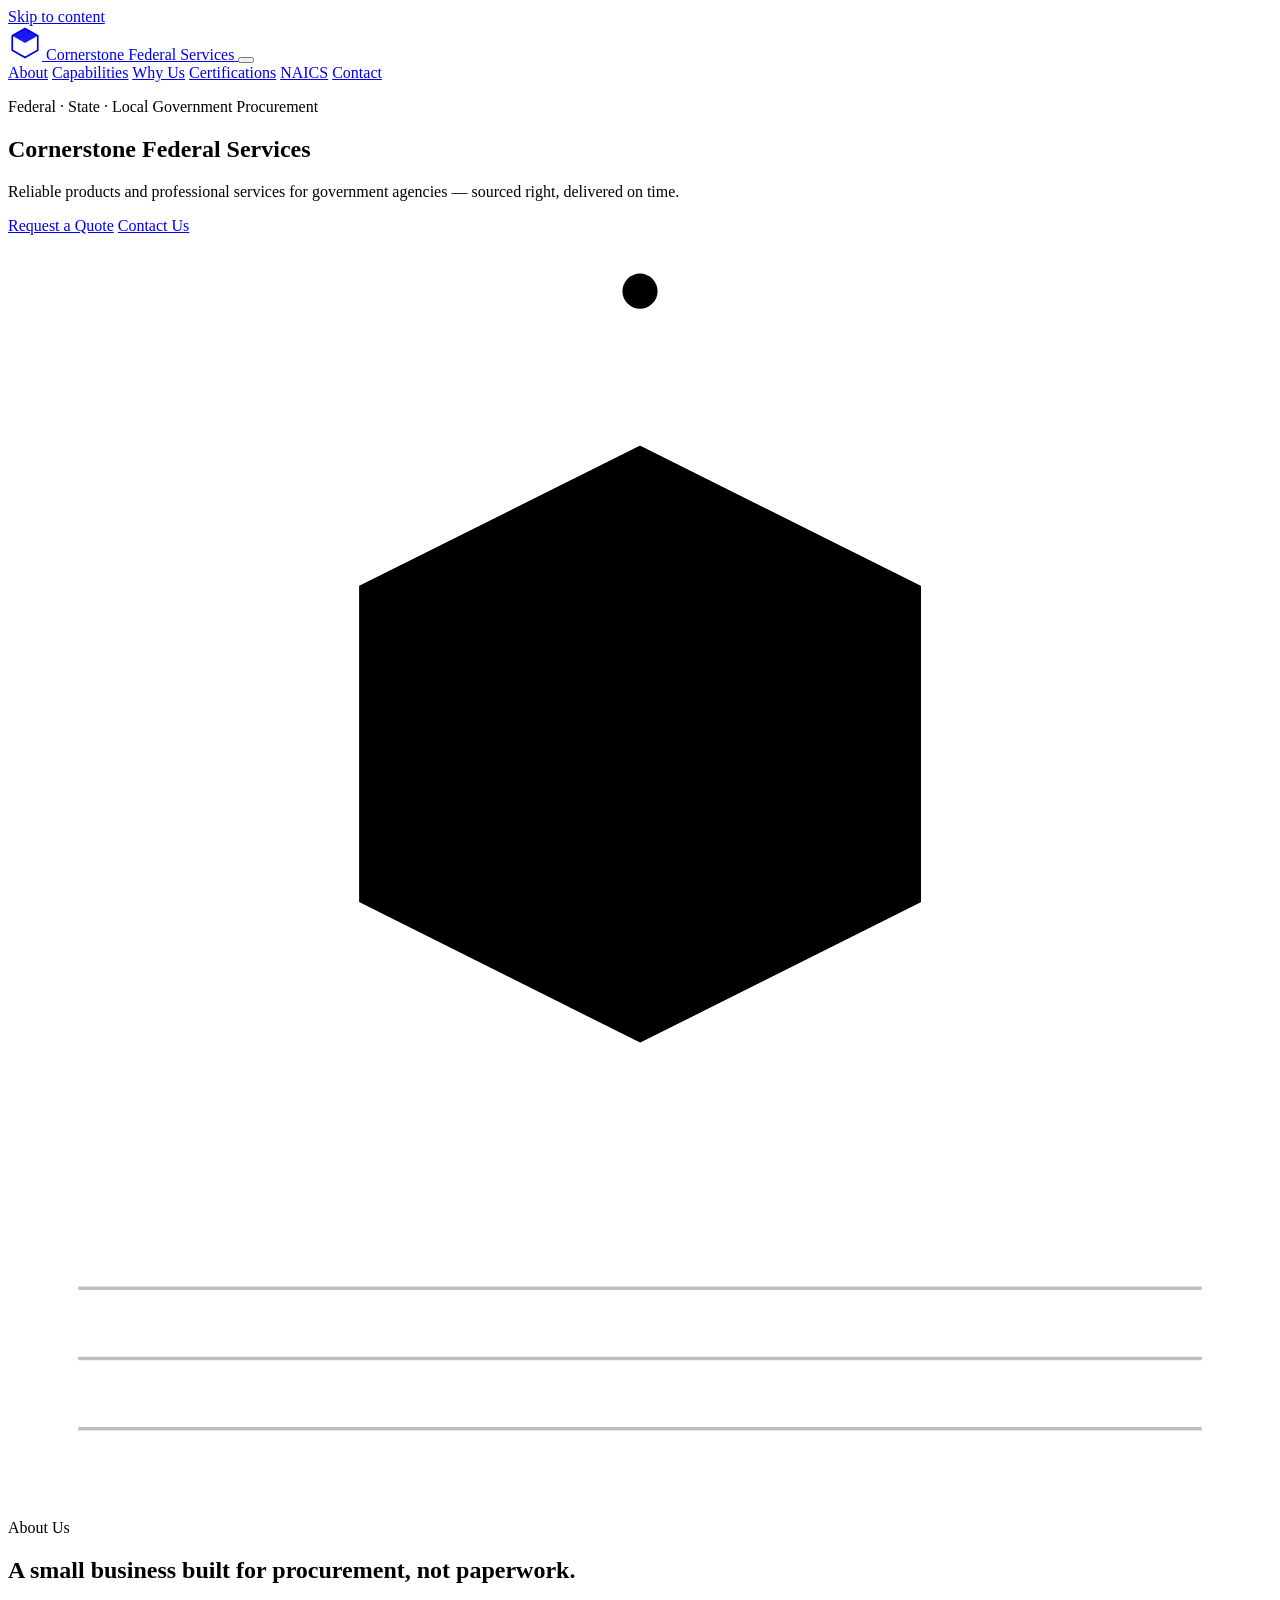
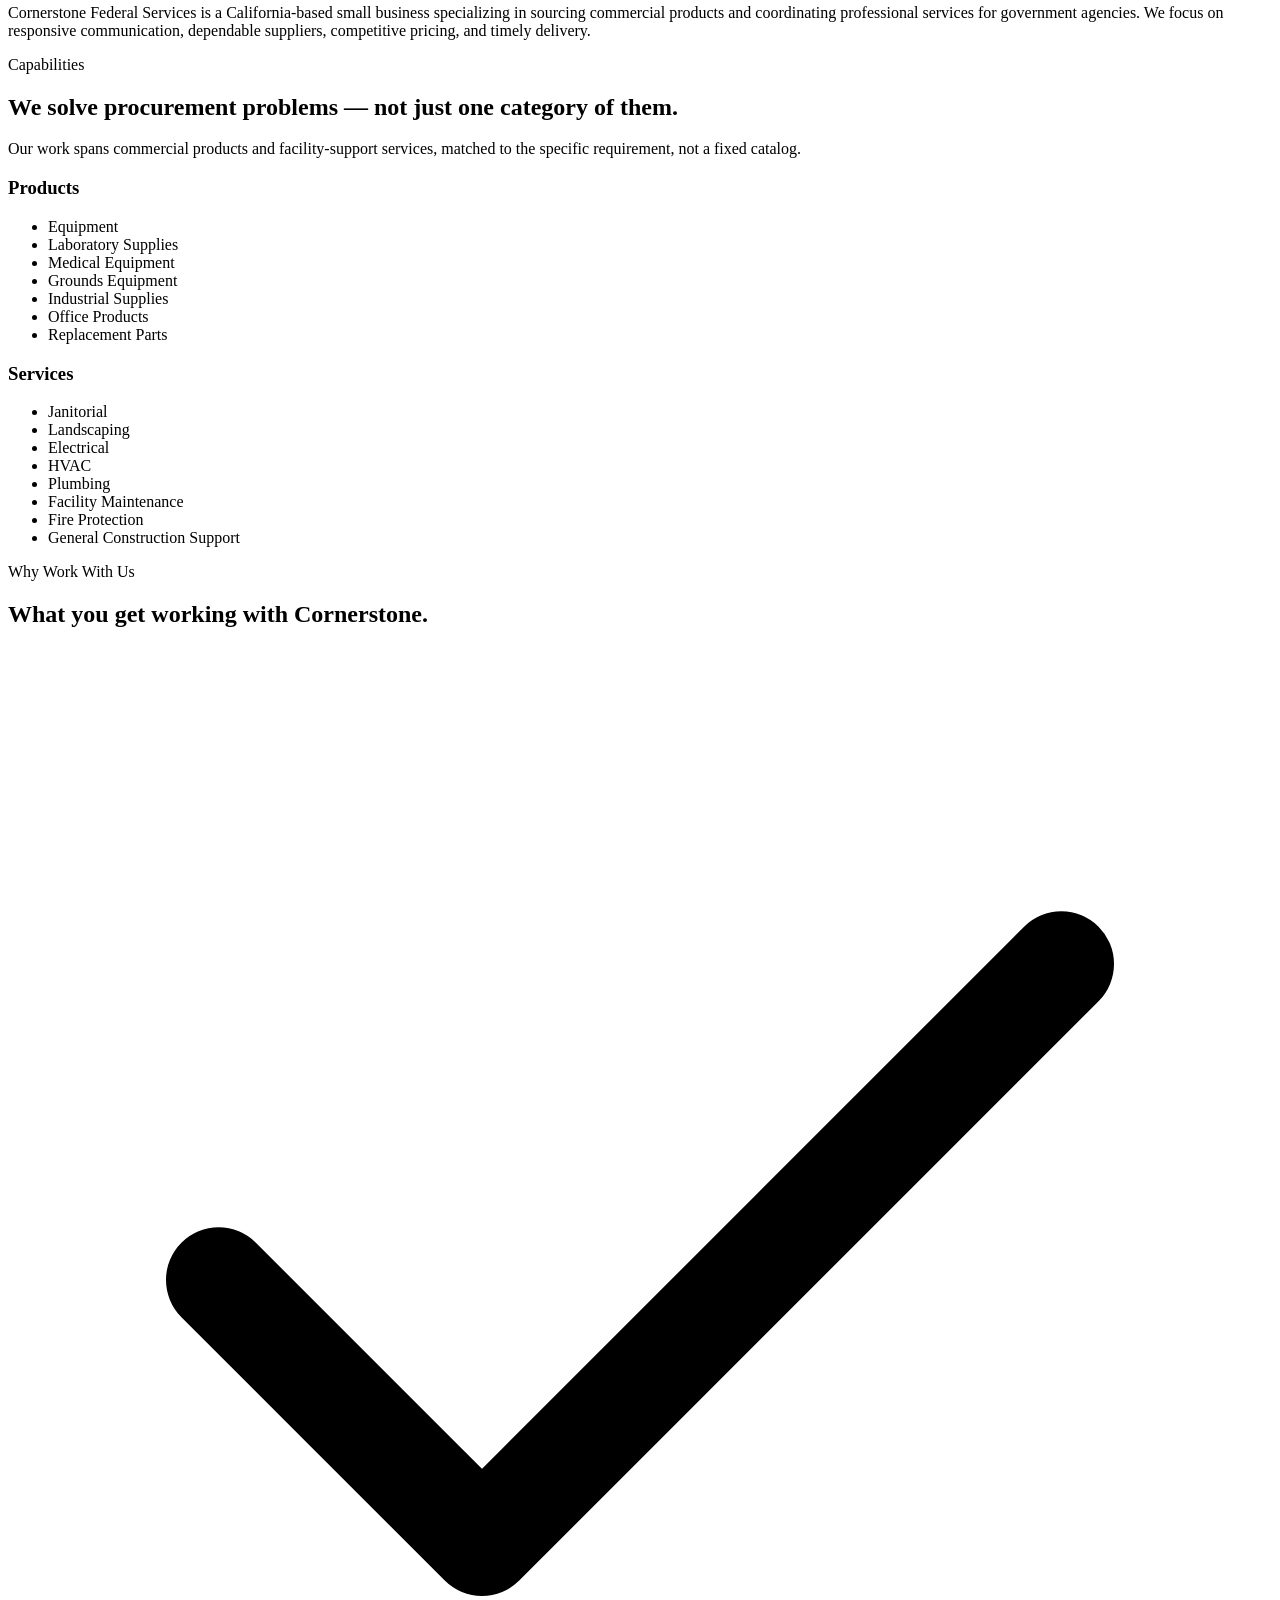
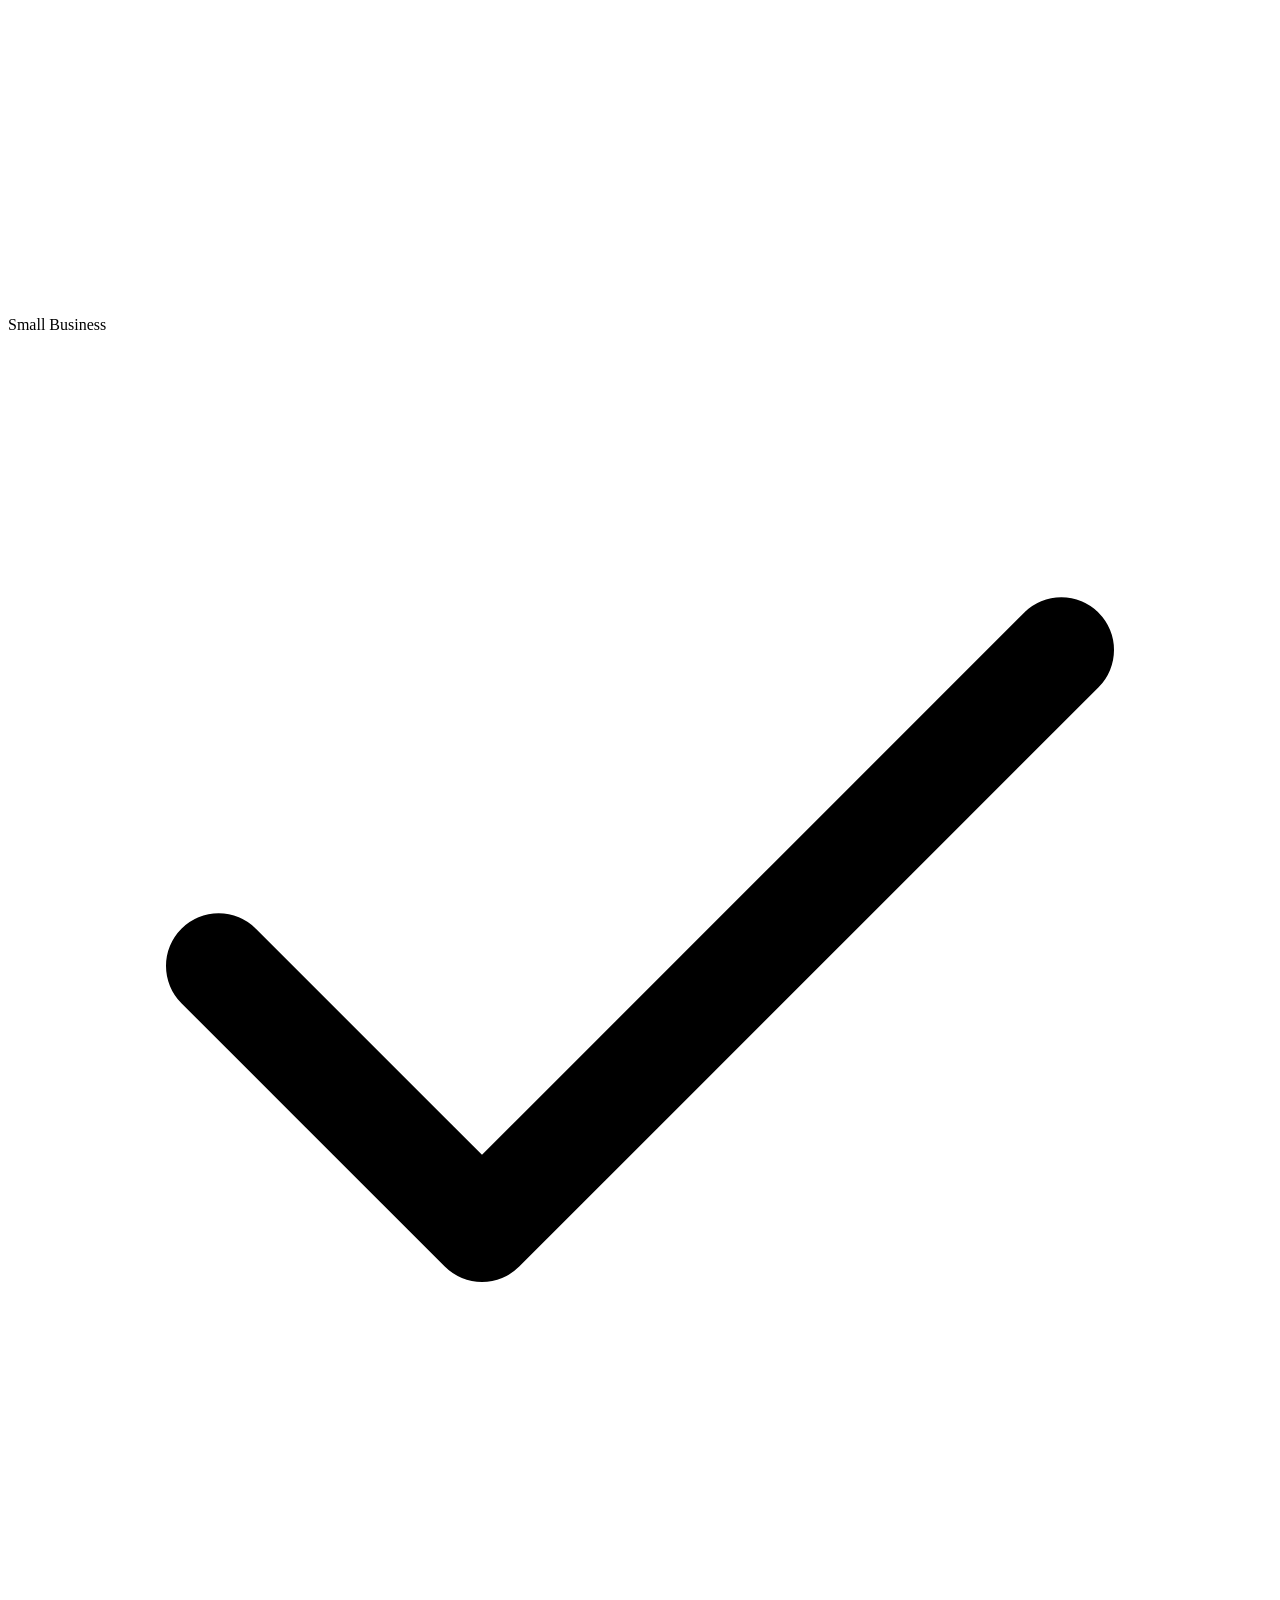
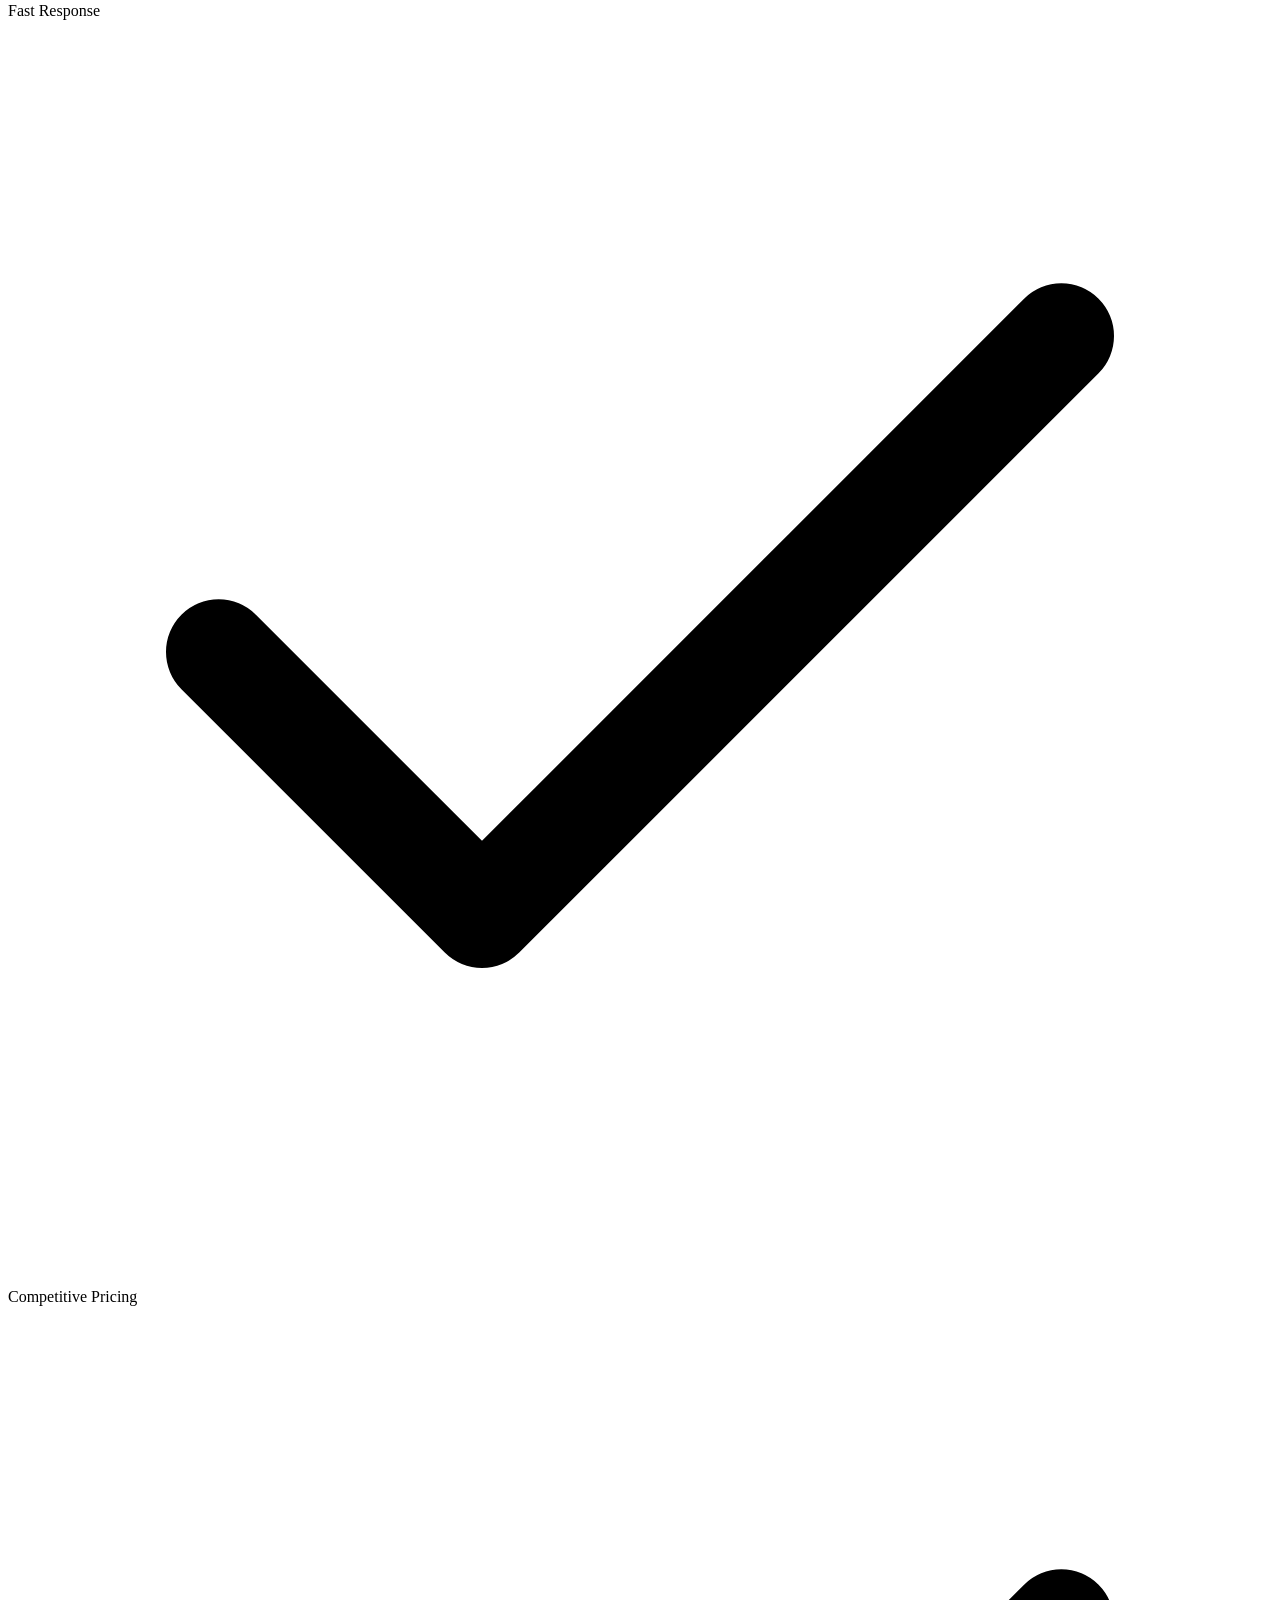
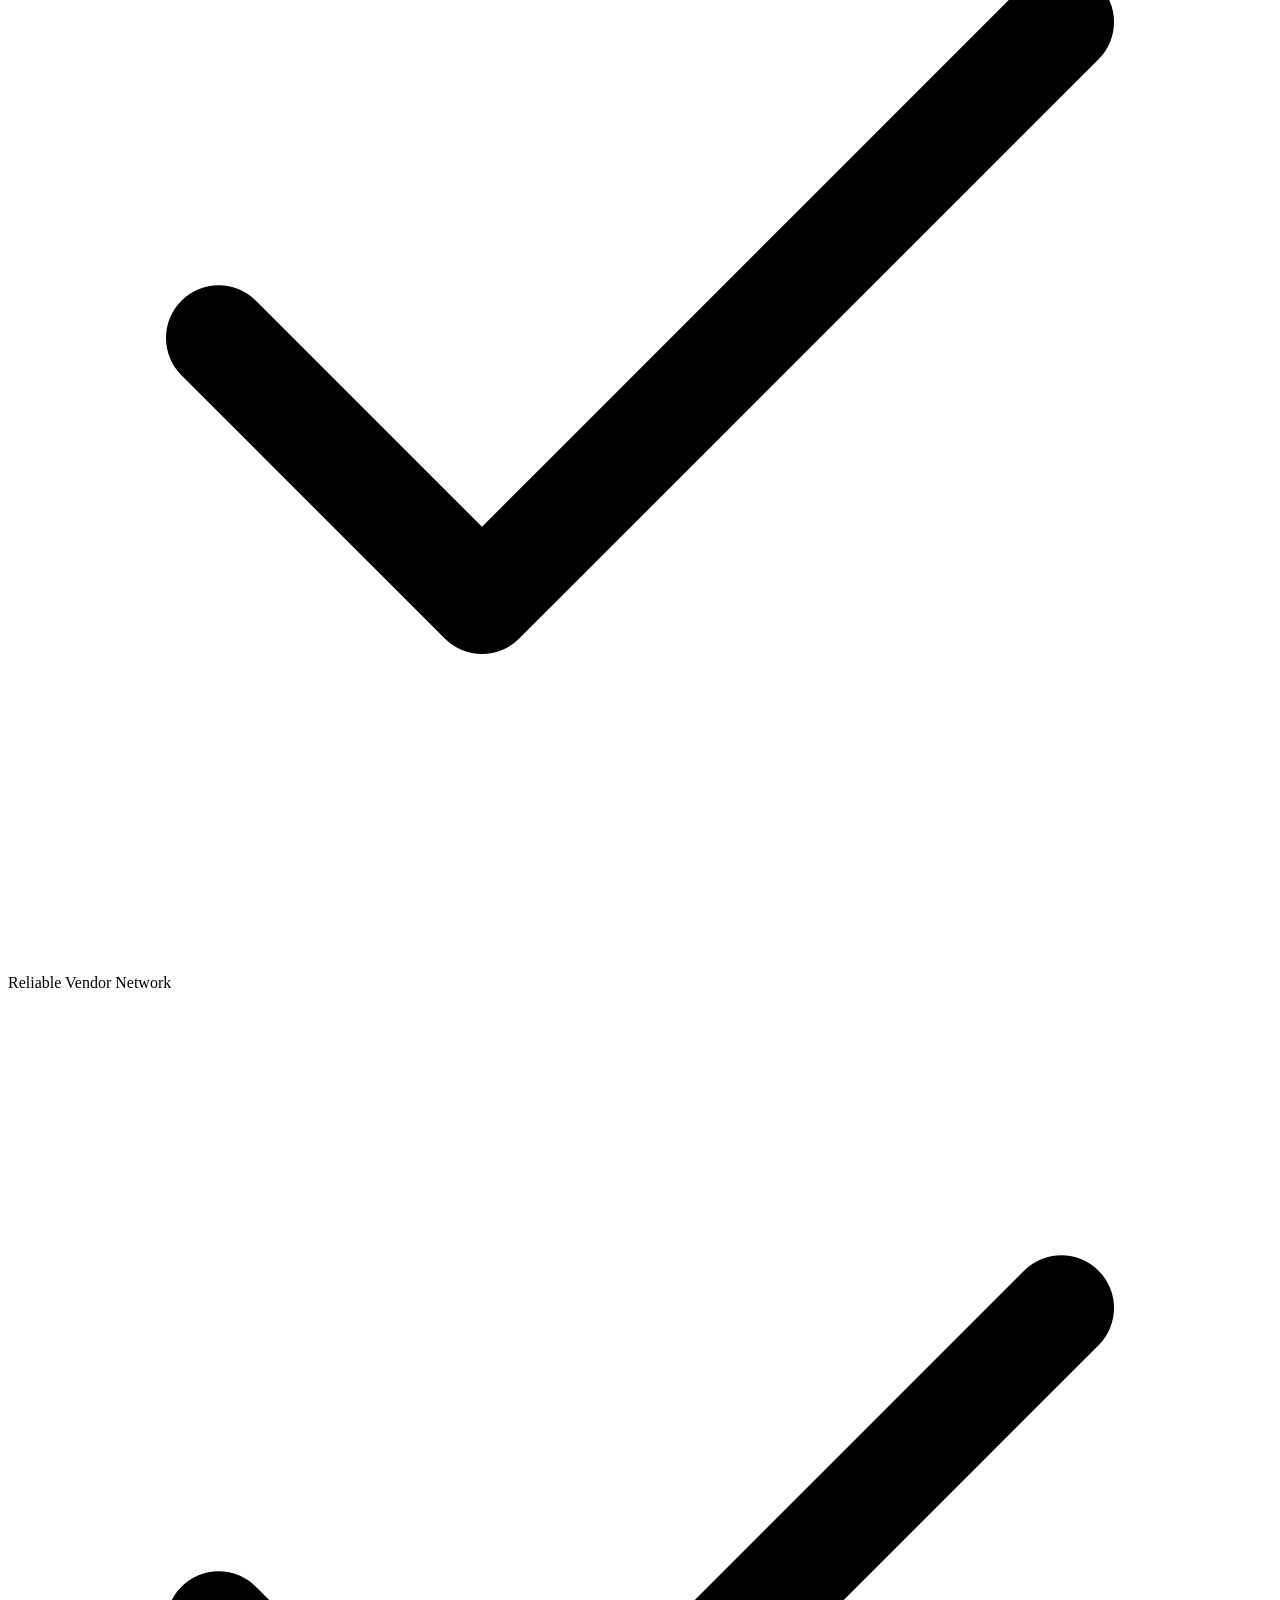
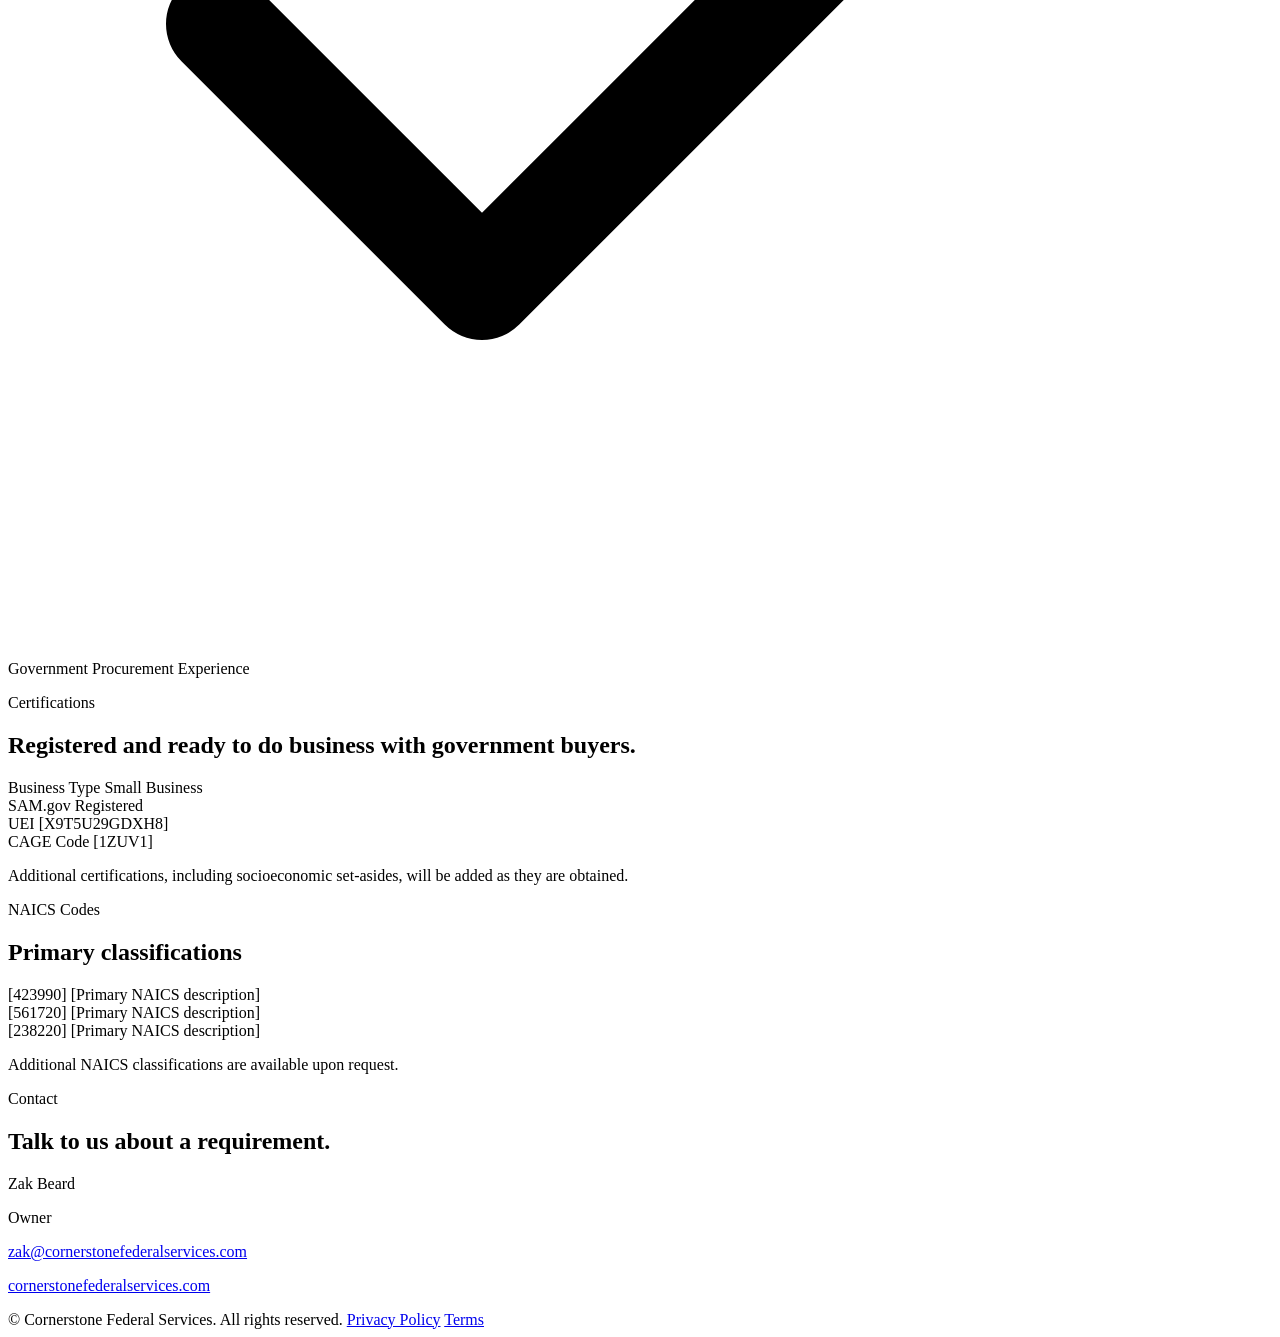
==== index.html @ 97ed2967 "Create index.html" ====
<!DOCTYPE html>
<html lang="en">
<head>
<meta charset="UTF-8">
<meta name="viewport" content="width=device-width, initial-scale=1.0">
<title>Cornerstone Federal Services | Government Procurement Partner</title>
<meta name="description" content="Cornerstone Federal Services sources commercial products and coordinates professional services for federal, state, and local government agencies.">
<link rel="preconnect" href="https://fonts.googleapis.com">
<link rel="preconnect" href="https://fonts.gstatic.com" crossorigin>
<link href="https://fonts.googleapis.com/css2?family=Roboto+Slab:wght@400;600;700&family=IBM+Plex+Sans:wght@400;500;600&family=IBM+Plex+Mono:wght@400;500&display=swap" rel="stylesheet">
<link rel="stylesheet" href="styles.css">
</head>
<body>

<a class="skip-link" href="#main">Skip to content</a>

<header class="site-header" id="top">
  <div class="header-inner">
    <a class="brand" href="#top">
      <span class="brand-mark" aria-hidden="true">
        <svg viewBox="0 0 40 40" width="34" height="34">
          <polygon points="20,3 35,11.5 35,28.5 20,37 5,28.5 5,11.5" fill="none" stroke="currentColor" stroke-width="2"/>
          <polygon points="20,3 35,11.5 20,20 5,11.5" fill="currentColor" opacity="0.9"/>
        </svg>
      </span>
      <span class="brand-text">Cornerstone Federal Services</span>
    </a>
    <button class="nav-toggle" id="navToggle" aria-expanded="false" aria-controls="primaryNav" aria-label="Open menu">
      <span></span><span></span><span></span>
    </button>
    <nav class="primary-nav" id="primaryNav">
      <a href="#about">About</a>
      <a href="#capabilities">Capabilities</a>
      <a href="#why-us">Why Us</a>
      <a href="#certifications">Certifications</a>
      <a href="#naics">NAICS</a>
      <a href="#contact" class="nav-cta">Contact</a>
    </nav>
  </div>
</header>

<main id="main">

  <!-- HERO -->
  <section class="hero">
    <div class="hero-inner">
      <div class="hero-copy">
        <p class="eyebrow">Federal &middot; State &middot; Local Government Procurement</p>
        <h1>Cornerstone Federal&nbsp;Services</h1>
        <p class="hero-sub">Reliable products and professional services for government agencies &mdash; sourced right, delivered on time.</p>
        <div class="hero-actions">
          <a href="#contact" class="btn btn-primary">Request a Quote</a>
          <a href="#contact" class="btn btn-ghost">Contact Us</a>
        </div>
      </div>
      <div class="hero-graphic" aria-hidden="true">
        <svg viewBox="0 0 360 360" class="cornerstone-svg">
          <!-- coursing lines -->
          <g class="courses" stroke="currentColor" stroke-width="1" opacity="0.25">
            <line x1="20" y1="300" x2="340" y2="300"/>
            <line x1="20" y1="320" x2="340" y2="320"/>
            <line x1="20" y1="340" x2="340" y2="340"/>
          </g>
          <!-- block being set -->
          <g class="block">
            <polygon points="180,60 260,100 260,190 180,230 100,190 100,100" fill="var(--stone)" stroke="var(--navy)" stroke-width="2.5"/>
            <polygon points="180,60 260,100 180,140 100,100" fill="var(--stone-light)" stroke="var(--navy)" stroke-width="2.5"/>
            <polygon points="180,140 260,100 260,190 180,230" fill="var(--stone-mid)" stroke="var(--navy)" stroke-width="2.5"/>
            <text x="180" y="185" text-anchor="middle" class="engraving">CFS</text>
          </g>
          <!-- guide chain -->
          <line x1="180" y1="20" x2="180" y2="60" stroke="var(--brass)" stroke-width="2"/>
          <circle cx="180" cy="16" r="5" fill="var(--brass)"/>
        </svg>
      </div>
    </div>
  </section>

  <!-- ABOUT -->
  <section class="section about" id="about">
    <div class="section-inner narrow">
      <p class="section-label">About Us</p>
      <h2>A small business built for procurement, not paperwork.</h2>
      <p class="lead">Cornerstone Federal Services is a California-based small business specializing in sourcing commercial products and coordinating professional services for government agencies. We focus on responsive communication, dependable suppliers, competitive pricing, and timely delivery.</p>
    </div>
  </section>

  <!-- CAPABILITIES -->
  <section class="section capabilities" id="capabilities">
    <div class="section-inner">
      <p class="section-label">Capabilities</p>
      <h2>We solve procurement problems &mdash; not just one category of them.</h2>
      <p class="lead narrow">Our work spans commercial products and facility-support services, matched to the specific requirement, not a fixed catalog.</p>

      <div class="cap-grid">
        <div class="cap-col">
          <h3>Products</h3>
          <ul class="cap-list">
            <li>Equipment</li>
            <li>Laboratory Supplies</li>
            <li>Medical Equipment</li>
            <li>Grounds Equipment</li>
            <li>Industrial Supplies</li>
            <li>Office Products</li>
            <li>Replacement Parts</li>
          </ul>
        </div>
        <div class="cap-divider" aria-hidden="true"></div>
        <div class="cap-col">
          <h3>Services</h3>
          <ul class="cap-list">
            <li>Janitorial</li>
            <li>Landscaping</li>
            <li>Electrical</li>
            <li>HVAC</li>
            <li>Plumbing</li>
            <li>Facility Maintenance</li>
            <li>Fire Protection</li>
            <li>General Construction Support</li>
          </ul>
        </div>
      </div>
    </div>
  </section>

  <!-- WHY WORK WITH US -->
  <section class="section why-us" id="why-us">
    <div class="section-inner">
      <p class="section-label">Why Work With Us</p>
      <h2>What you get working with Cornerstone.</h2>
      <div class="why-grid">
        <div class="why-item">
          <svg class="why-icon" viewBox="0 0 24 24" aria-hidden="true"><path d="M20 6L9 17l-5-5" fill="none" stroke="currentColor" stroke-width="2" stroke-linecap="round" stroke-linejoin="round"/></svg>
          <span>Small Business</span>
        </div>
        <div class="why-item">
          <svg class="why-icon" viewBox="0 0 24 24" aria-hidden="true"><path d="M20 6L9 17l-5-5" fill="none" stroke="currentColor" stroke-width="2" stroke-linecap="round" stroke-linejoin="round"/></svg>
          <span>Fast Response</span>
        </div>
        <div class="why-item">
          <svg class="why-icon" viewBox="0 0 24 24" aria-hidden="true"><path d="M20 6L9 17l-5-5" fill="none" stroke="currentColor" stroke-width="2" stroke-linecap="round" stroke-linejoin="round"/></svg>
          <span>Competitive Pricing</span>
        </div>
        <div class="why-item">
          <svg class="why-icon" viewBox="0 0 24 24" aria-hidden="true"><path d="M20 6L9 17l-5-5" fill="none" stroke="currentColor" stroke-width="2" stroke-linecap="round" stroke-linejoin="round"/></svg>
          <span>Reliable Vendor Network</span>
        </div>
        <div class="why-item">
          <svg class="why-icon" viewBox="0 0 24 24" aria-hidden="true"><path d="M20 6L9 17l-5-5" fill="none" stroke="currentColor" stroke-width="2" stroke-linecap="round" stroke-linejoin="round"/></svg>
          <span>Government Procurement Experience</span>
        </div>
      </div>
    </div>
  </section>

  <!-- CERTIFICATIONS -->
  <section class="section certifications" id="certifications">
    <div class="section-inner">
      <p class="section-label">Certifications</p>
      <h2>Registered and ready to do business with government buyers.</h2>
      <div class="plaque-grid">
        <div class="plaque">
          <span class="plaque-label">Business Type</span>
          <span class="plaque-value">Small Business</span>
        </div>
        <div class="plaque">
          <span class="plaque-label">SAM.gov</span>
          <span class="plaque-value">Registered</span>
        </div>
        <div class="plaque">
          <span class="plaque-label">UEI</span>
          <span class="plaque-value">[X9T5U29GDXH8]</span>
        </div>
        <div class="plaque">
          <span class="plaque-label">CAGE Code</span>
          <span class="plaque-value">[1ZUV1]</span>
        </div>
      </div>
      <p class="cert-note">Additional certifications, including socioeconomic set-asides, will be added as they are obtained.</p>
    </div>
  </section>

  <!-- NAICS -->
  <section class="section naics" id="naics">
    <div class="section-inner narrow">
      <p class="section-label">NAICS Codes</p>
      <h2>Primary classifications</h2>
      <div class="naics-list">
        <div class="naics-row">
          <span class="naics-code">[423990]</span>
          <span class="naics-desc">[Primary NAICS description]</span>
        </div>
        <div class="naics-row">
          <span class="naics-code">[561720]</span>
          <span class="naics-desc">[Primary NAICS description]</span>
        </div>
        <div class="naics-row">
          <span class="naics-code">[238220]</span>
          <span class="naics-desc">[Primary NAICS description]</span>
        </div>
      </div>
      <p class="cert-note">Additional NAICS classifications are available upon request.</p>
    </div>
  </section>

  <!-- CONTACT -->
  <section class="section contact" id="contact">
    <div class="section-inner narrow">
      <p class="section-label">Contact</p>
      <h2>Talk to us about a requirement.</h2>
      <div class="contact-card">
        <p class="contact-name">Zak Beard</p>
        <p class="contact-title">Owner</p>
        <p class="contact-line"><a href="mailto:zak@cornerstonefederalservices.com">zak@cornerstonefederalservices.com</a></p>
        <p class="contact-line"><a href="https://cornerstonefederalservices.com">cornerstonefederalservices.com</a></p>
      </div>
    </div>
  </section>

</main>

<footer class="site-footer">
  <div class="footer-inner">
    <span>&copy; <span id="year"></span> Cornerstone Federal Services. All rights reserved.</span>
    <span class="footer-links">
      <a href="#">Privacy Policy</a>
      <a href="#">Terms</a>
    </span>
  </div>
</footer>

<script src="script.js"></script>
</body>
</html>
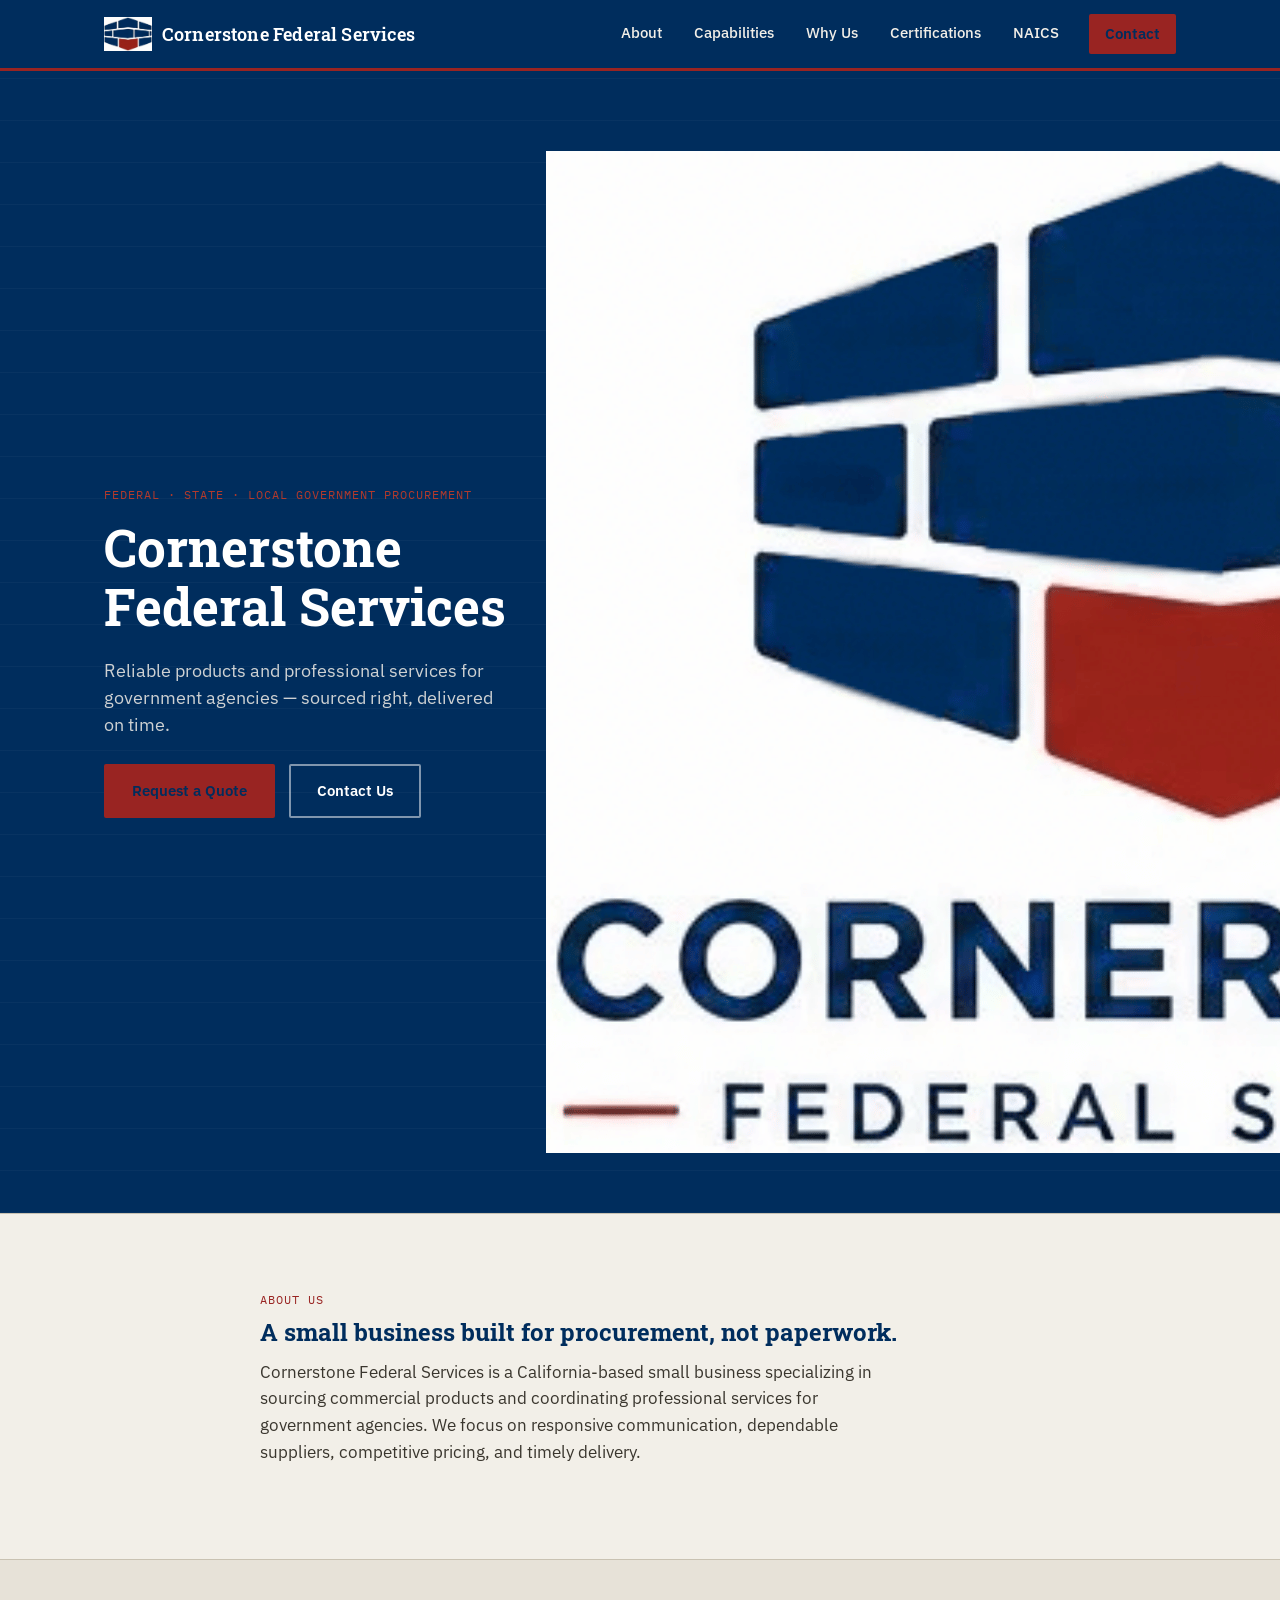
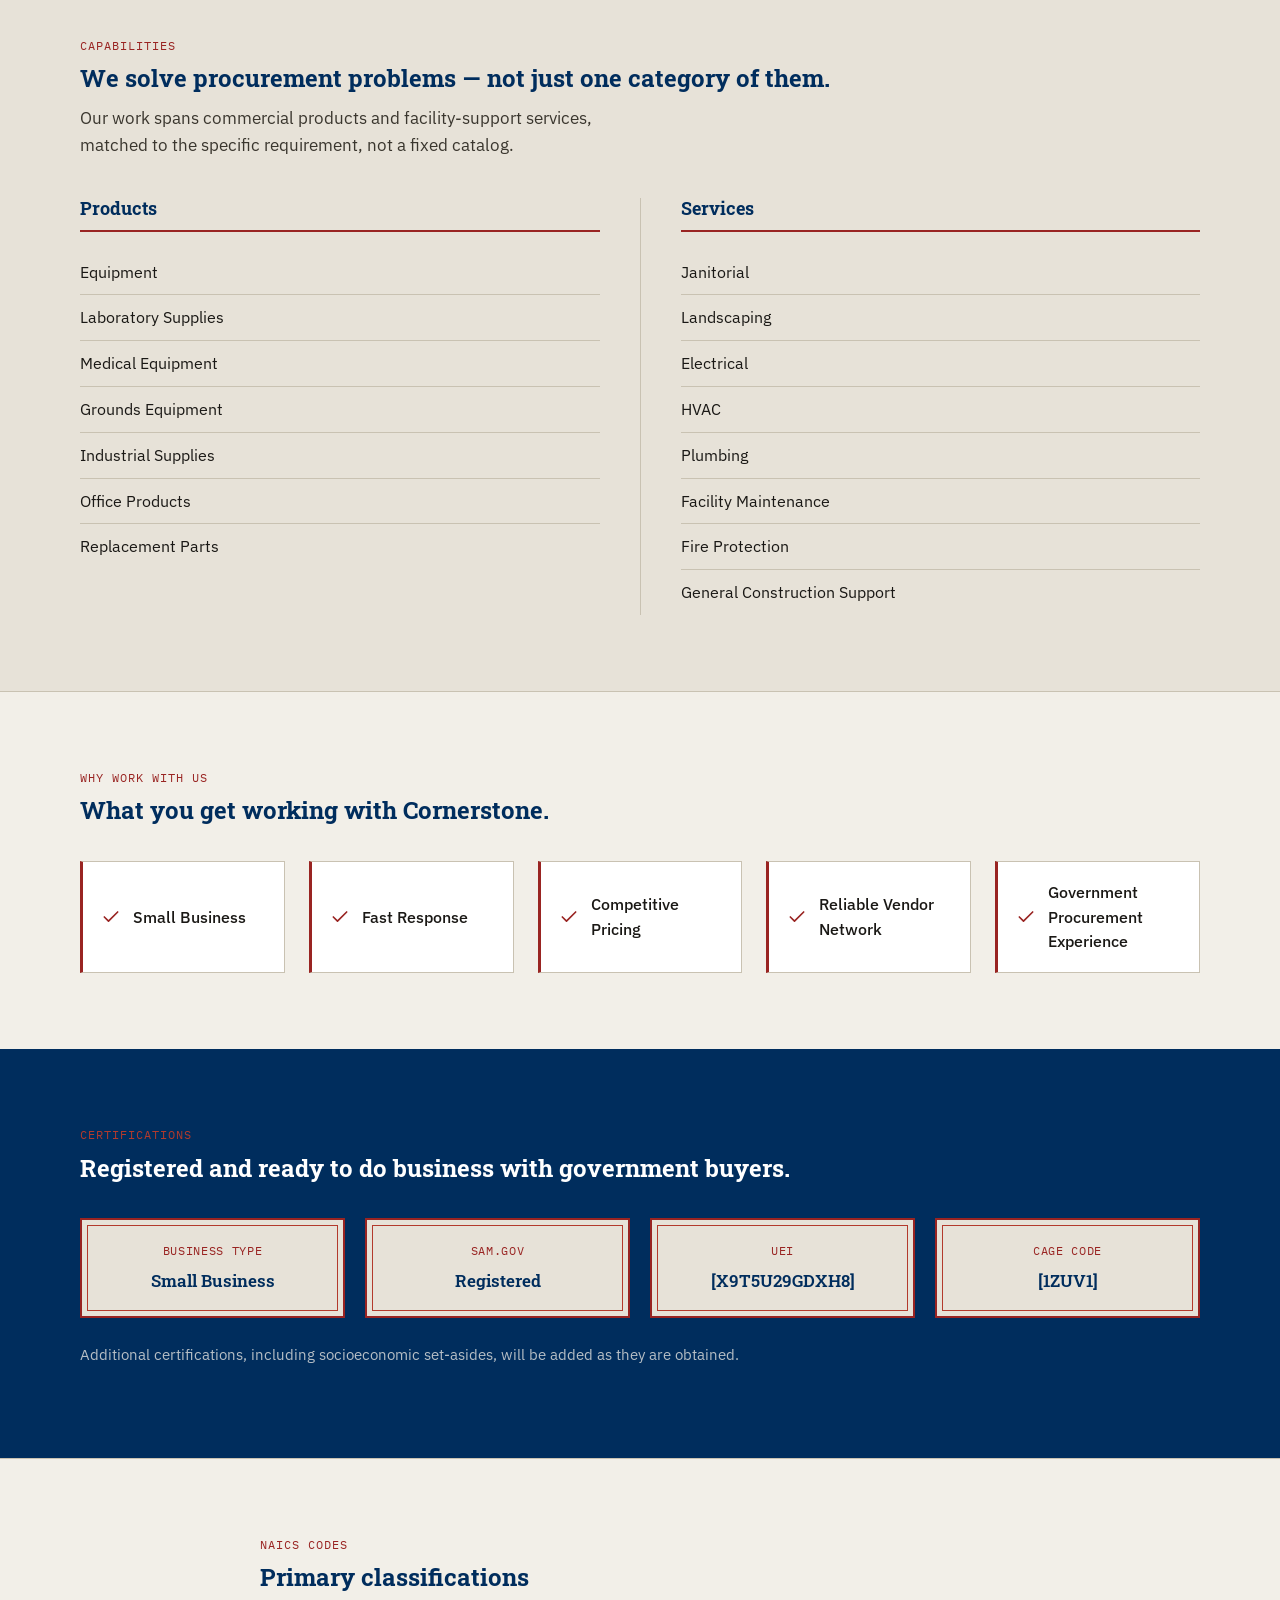
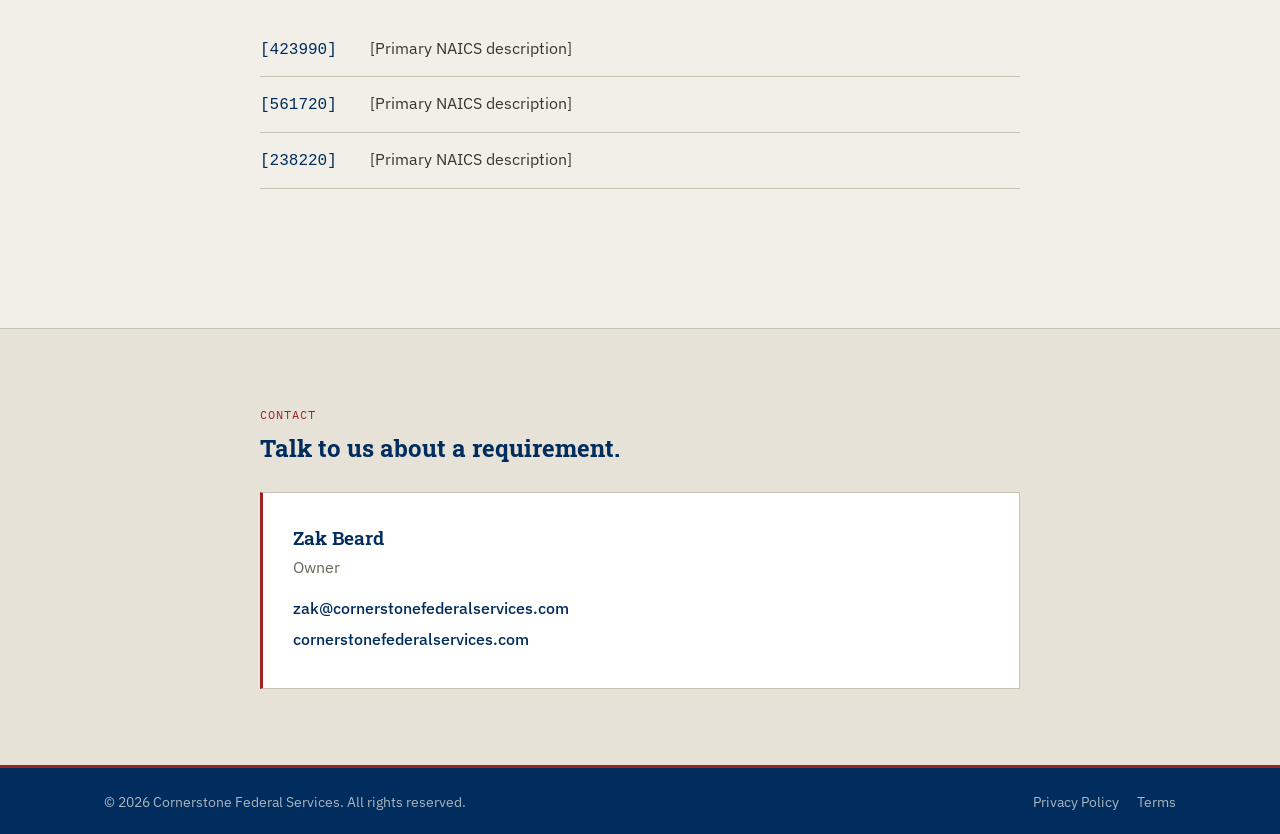
==== commit c73105a3: "Update index.html" ====
--- a/index.html
+++ b/index.html
@@ -18,10 +18,7 @@
   <div class="header-inner">
     <a class="brand" href="#top">
       <span class="brand-mark" aria-hidden="true">
-        <svg viewBox="0 0 40 40" width="34" height="34">
-          <polygon points="20,3 35,11.5 35,28.5 20,37 5,28.5 5,11.5" fill="none" stroke="currentColor" stroke-width="2"/>
-          <polygon points="20,3 35,11.5 20,20 5,11.5" fill="currentColor" opacity="0.9"/>
-        </svg>
+        <img src="cfs-icon.png" alt="" height="34">
       </span>
       <span class="brand-text">Cornerstone Federal Services</span>
     </a>
@@ -54,24 +51,7 @@
         </div>
       </div>
       <div class="hero-graphic" aria-hidden="true">
-        <svg viewBox="0 0 360 360" class="cornerstone-svg">
-          <!-- coursing lines -->
-          <g class="courses" stroke="currentColor" stroke-width="1" opacity="0.25">
-            <line x1="20" y1="300" x2="340" y2="300"/>
-            <line x1="20" y1="320" x2="340" y2="320"/>
-            <line x1="20" y1="340" x2="340" y2="340"/>
-          </g>
-          <!-- block being set -->
-          <g class="block">
-            <polygon points="180,60 260,100 260,190 180,230 100,190 100,100" fill="var(--stone)" stroke="var(--navy)" stroke-width="2.5"/>
-            <polygon points="180,60 260,100 180,140 100,100" fill="var(--stone-light)" stroke="var(--navy)" stroke-width="2.5"/>
-            <polygon points="180,140 260,100 260,190 180,230" fill="var(--stone-mid)" stroke="var(--navy)" stroke-width="2.5"/>
-            <text x="180" y="185" text-anchor="middle" class="engraving">CFS</text>
-          </g>
-          <!-- guide chain -->
-          <line x1="180" y1="20" x2="180" y2="60" stroke="var(--brass)" stroke-width="2"/>
-          <circle cx="180" cy="16" r="5" fill="var(--brass)"/>
-        </svg>
+        <img src="cfs-logo-full.png" alt="Cornerstone Federal Services logo" class="hero-logo-img">
       </div>
     </div>
   </section>
--- a/styles.css
+++ b/styles.css
@@ -0,0 +1,405 @@
+/* ===== Design tokens ===== */
+:root {
+  --navy: #002D5D;
+  --navy-light: #1B4470;
+  --stone: #E7E2D8;
+  --stone-light: #F2EFE8;
+  --stone-mid: #D6CFC0;
+  --stone-dark: #C9C2B2;
+  --ink: #1A1815;
+  --accent: #992422;
+  --accent-light: #B33A2C;
+  --white: #FFFFFF;
+
+  --font-display: 'Roboto Slab', serif;
+  --font-body: 'IBM Plex Sans', sans-serif;
+  --font-mono: 'IBM Plex Mono', monospace;
+
+  --max-width: 1120px;
+}
+
+* { box-sizing: border-box; }
+
+html { scroll-behavior: smooth; }
+@media (prefers-reduced-motion: reduce) {
+  html { scroll-behavior: auto; }
+  *, *::before, *::after { animation-duration: 0.001ms !important; transition-duration: 0.001ms !important; }
+}
+
+body {
+  margin: 0;
+  font-family: var(--font-body);
+  color: var(--ink);
+  background: var(--stone-light);
+  line-height: 1.55;
+}
+
+h1, h2, h3 {
+  font-family: var(--font-display);
+  color: var(--navy);
+  margin: 0 0 0.5em;
+  line-height: 1.15;
+}
+
+p { margin: 0 0 1em; }
+
+a { color: inherit; }
+
+.skip-link {
+  position: absolute;
+  left: -999px;
+  top: 0;
+  background: var(--navy);
+  color: var(--white);
+  padding: 12px 18px;
+  z-index: 200;
+}
+.skip-link:focus { left: 0; }
+
+/* ===== Header ===== */
+.site-header {
+  position: sticky;
+  top: 0;
+  z-index: 100;
+  background: var(--navy);
+  border-bottom: 3px solid var(--accent);
+}
+
+.header-inner {
+  max-width: var(--max-width);
+  margin: 0 auto;
+  padding: 14px 24px;
+  display: flex;
+  align-items: center;
+  justify-content: space-between;
+}
+
+.brand {
+  display: flex;
+  align-items: center;
+  gap: 10px;
+  text-decoration: none;
+  color: var(--white);
+}
+.brand-mark { color: var(--accent-light); display: flex; }
+.brand-text {
+  font-family: var(--font-display);
+  font-weight: 600;
+  font-size: 1.15rem;
+  letter-spacing: 0.01em;
+}
+
+.primary-nav {
+  display: flex;
+  align-items: center;
+  gap: 28px;
+}
+.primary-nav a {
+  color: var(--stone-light);
+  text-decoration: none;
+  font-size: 0.95rem;
+  font-weight: 500;
+  padding: 6px 2px;
+  border-bottom: 2px solid transparent;
+  transition: border-color 0.15s ease, color 0.15s ease;
+}
+.primary-nav a:hover,
+.primary-nav a:focus-visible {
+  color: var(--white);
+  border-bottom-color: var(--accent-light);
+}
+.nav-cta {
+  background: var(--accent);
+  color: var(--navy) !important;
+  padding: 8px 16px !important;
+  border-radius: 2px;
+  font-weight: 600 !important;
+  border-bottom: none !important;
+}
+.nav-cta:hover { background: var(--accent-light); }
+
+.nav-toggle {
+  display: none;
+  flex-direction: column;
+  gap: 5px;
+  background: none;
+  border: none;
+  cursor: pointer;
+  padding: 8px;
+}
+.nav-toggle span {
+  width: 24px;
+  height: 2px;
+  background: var(--white);
+  display: block;
+}
+
+/* ===== Buttons ===== */
+.btn {
+  display: inline-block;
+  padding: 13px 26px;
+  text-decoration: none;
+  font-weight: 600;
+  font-size: 0.95rem;
+  border-radius: 2px;
+  border: 2px solid transparent;
+  transition: transform 0.12s ease, background 0.15s ease;
+}
+.btn:hover { transform: translateY(-1px); }
+.btn-primary {
+  background: var(--accent);
+  color: var(--navy);
+}
+.btn-primary:hover { background: var(--accent-light); }
+.btn-ghost {
+  background: transparent;
+  color: var(--white);
+  border-color: rgba(255,255,255,0.5);
+}
+.btn-ghost:hover { border-color: var(--white); }
+
+/* ===== Hero ===== */
+.hero {
+  background: var(--navy);
+  color: var(--stone-light);
+  background-image:
+    repeating-linear-gradient(0deg, rgba(255,255,255,0.03) 0px, rgba(255,255,255,0.03) 1px, transparent 1px, transparent 42px);
+}
+.hero-inner {
+  max-width: var(--max-width);
+  margin: 0 auto;
+  padding: 80px 24px 60px;
+  display: grid;
+  grid-template-columns: 1.1fr 0.9fr;
+  gap: 40px;
+  align-items: center;
+}
+.eyebrow {
+  font-family: var(--font-mono);
+  font-size: 0.78rem;
+  letter-spacing: 0.08em;
+  text-transform: uppercase;
+  color: var(--accent-light);
+  margin-bottom: 14px;
+}
+.hero h1 {
+  color: var(--white);
+  font-size: clamp(2.1rem, 4.2vw, 3.2rem);
+  margin-bottom: 0.4em;
+}
+.hero-sub {
+  font-size: 1.1rem;
+  color: rgba(242,239,232,0.85);
+  max-width: 46ch;
+}
+.hero-actions {
+  display: flex;
+  gap: 14px;
+  margin-top: 26px;
+  flex-wrap: wrap;
+}
+.hero-graphic { display: flex; justify-content: center; color: var(--navy); }
+.cornerstone-svg { width: 100%; max-width: 320px; height: auto; }
+.engraving {
+  font-family: var(--font-mono);
+  font-size: 22px;
+  fill: var(--navy);
+  letter-spacing: 0.05em;
+}
+
+/* ===== Sections ===== */
+.section { padding: 76px 24px; }
+.section-inner { max-width: var(--max-width); margin: 0 auto; }
+.section-inner.narrow { max-width: 760px; }
+
+.section-label {
+  font-family: var(--font-mono);
+  font-size: 0.78rem;
+  letter-spacing: 0.08em;
+  text-transform: uppercase;
+  color: var(--accent);
+  margin-bottom: 10px;
+}
+
+.lead { font-size: 1.08rem; max-width: 62ch; color: #3A362E; }
+.lead.narrow { max-width: 56ch; }
+
+.about { background: var(--stone-light); border-top: 1px solid var(--stone-dark); }
+
+/* ===== Capabilities ===== */
+.capabilities { background: var(--stone); border-top: 1px solid var(--stone-dark); }
+.cap-grid {
+  display: grid;
+  grid-template-columns: 1fr auto 1fr;
+  gap: 40px;
+  margin-top: 40px;
+}
+.cap-col h3 {
+  font-size: 1.15rem;
+  border-bottom: 2px solid var(--accent);
+  padding-bottom: 10px;
+  margin-bottom: 18px;
+}
+.cap-list { list-style: none; margin: 0; padding: 0; }
+.cap-list li {
+  padding: 10px 0;
+  border-bottom: 1px solid var(--stone-dark);
+  font-size: 1rem;
+}
+.cap-list li:last-child { border-bottom: none; }
+.cap-divider {
+  width: 1px;
+  background: var(--stone-dark);
+}
+
+/* ===== Why Us ===== */
+.why-us { background: var(--stone-light); border-top: 1px solid var(--stone-dark); }
+.why-grid {
+  display: grid;
+  grid-template-columns: repeat(auto-fit, minmax(200px, 1fr));
+  gap: 24px;
+  margin-top: 36px;
+}
+.why-item {
+  display: flex;
+  align-items: center;
+  gap: 12px;
+  padding: 18px;
+  background: var(--white);
+  border: 1px solid var(--stone-dark);
+  border-left: 3px solid var(--accent);
+}
+.why-icon { width: 20px; height: 20px; color: var(--accent); flex-shrink: 0; }
+.why-item span { font-weight: 500; }
+
+/* ===== Certifications ===== */
+.certifications { background: var(--navy); color: var(--stone-light); }
+.certifications .section-label { color: var(--accent-light); }
+.certifications h2 { color: var(--white); }
+.plaque-grid {
+  display: grid;
+  grid-template-columns: repeat(auto-fit, minmax(200px, 1fr));
+  gap: 20px;
+  margin-top: 36px;
+}
+.plaque {
+  background: var(--stone);
+  color: var(--navy);
+  border: 2px solid var(--accent);
+  padding: 22px 20px;
+  text-align: center;
+  position: relative;
+}
+.plaque::before {
+  content: "";
+  position: absolute;
+  inset: 5px;
+  border: 1px solid var(--accent-light);
+  pointer-events: none;
+}
+.plaque-label {
+  display: block;
+  font-family: var(--font-mono);
+  font-size: 0.72rem;
+  text-transform: uppercase;
+  letter-spacing: 0.06em;
+  color: var(--accent);
+  margin-bottom: 8px;
+}
+.plaque-value {
+  display: block;
+  font-family: var(--font-display);
+  font-weight: 600;
+  font-size: 1.05rem;
+}
+.cert-note {
+  margin-top: 26px;
+  font-size: 0.92rem;
+  color: rgba(242,239,232,0.75);
+}
+
+/* ===== NAICS ===== */
+.naics { background: var(--stone-light); border-top: 1px solid var(--stone-dark); }
+.naics-list { margin-top: 30px; }
+.naics-row {
+  display: flex;
+  gap: 20px;
+  align-items: baseline;
+  padding: 14px 0;
+  border-bottom: 1px solid var(--stone-dark);
+}
+.naics-code {
+  font-family: var(--font-mono);
+  font-weight: 500;
+  color: var(--navy);
+  min-width: 90px;
+}
+.naics-desc { color: #3A362E; }
+
+/* ===== Contact ===== */
+.contact { background: var(--stone); border-top: 1px solid var(--stone-dark); }
+.contact-card {
+  margin-top: 30px;
+  padding: 30px;
+  background: var(--white);
+  border: 1px solid var(--stone-dark);
+  border-left: 3px solid var(--accent);
+}
+.contact-name { font-family: var(--font-display); font-weight: 600; font-size: 1.2rem; color: var(--navy); margin-bottom: 2px; }
+.contact-title { color: #6B6555; margin-bottom: 16px; }
+.contact-line { margin-bottom: 6px; }
+.contact-line a { text-decoration: none; color: var(--navy); font-weight: 500; }
+.contact-line a:hover { color: var(--accent); }
+
+/* ===== Footer ===== */
+.site-footer {
+  background: var(--navy);
+  color: rgba(242,239,232,0.7);
+  border-top: 3px solid var(--accent);
+}
+.footer-inner {
+  max-width: var(--max-width);
+  margin: 0 auto;
+  padding: 24px;
+  display: flex;
+  justify-content: space-between;
+  flex-wrap: wrap;
+  gap: 10px;
+  font-size: 0.85rem;
+}
+.footer-links { display: flex; gap: 18px; }
+.footer-links a { text-decoration: none; color: rgba(242,239,232,0.7); }
+.footer-links a:hover { color: var(--white); }
+
+/* ===== Responsive ===== */
+@media (max-width: 860px) {
+  .hero-inner { grid-template-columns: 1fr; }
+  .hero-graphic { order: -1; max-width: 220px; margin: 0 auto; }
+  .cap-grid { grid-template-columns: 1fr; }
+  .cap-divider { display: none; }
+}
+
+@media (max-width: 720px) {
+  .nav-toggle { display: flex; }
+  .primary-nav {
+    position: absolute;
+    top: 100%;
+    left: 0;
+    right: 0;
+    background: var(--navy);
+    flex-direction: column;
+    align-items: flex-start;
+    padding: 16px 24px 24px;
+    gap: 16px;
+    border-bottom: 3px solid var(--accent);
+    display: none;
+  }
+  .primary-nav.open { display: flex; }
+  .nav-cta { align-self: flex-start; }
+}
+
+/* Keyboard focus visibility */
+a:focus-visible, button:focus-visible {
+  outline: 2px solid var(--accent);
+  outline-offset: 2px;
+}
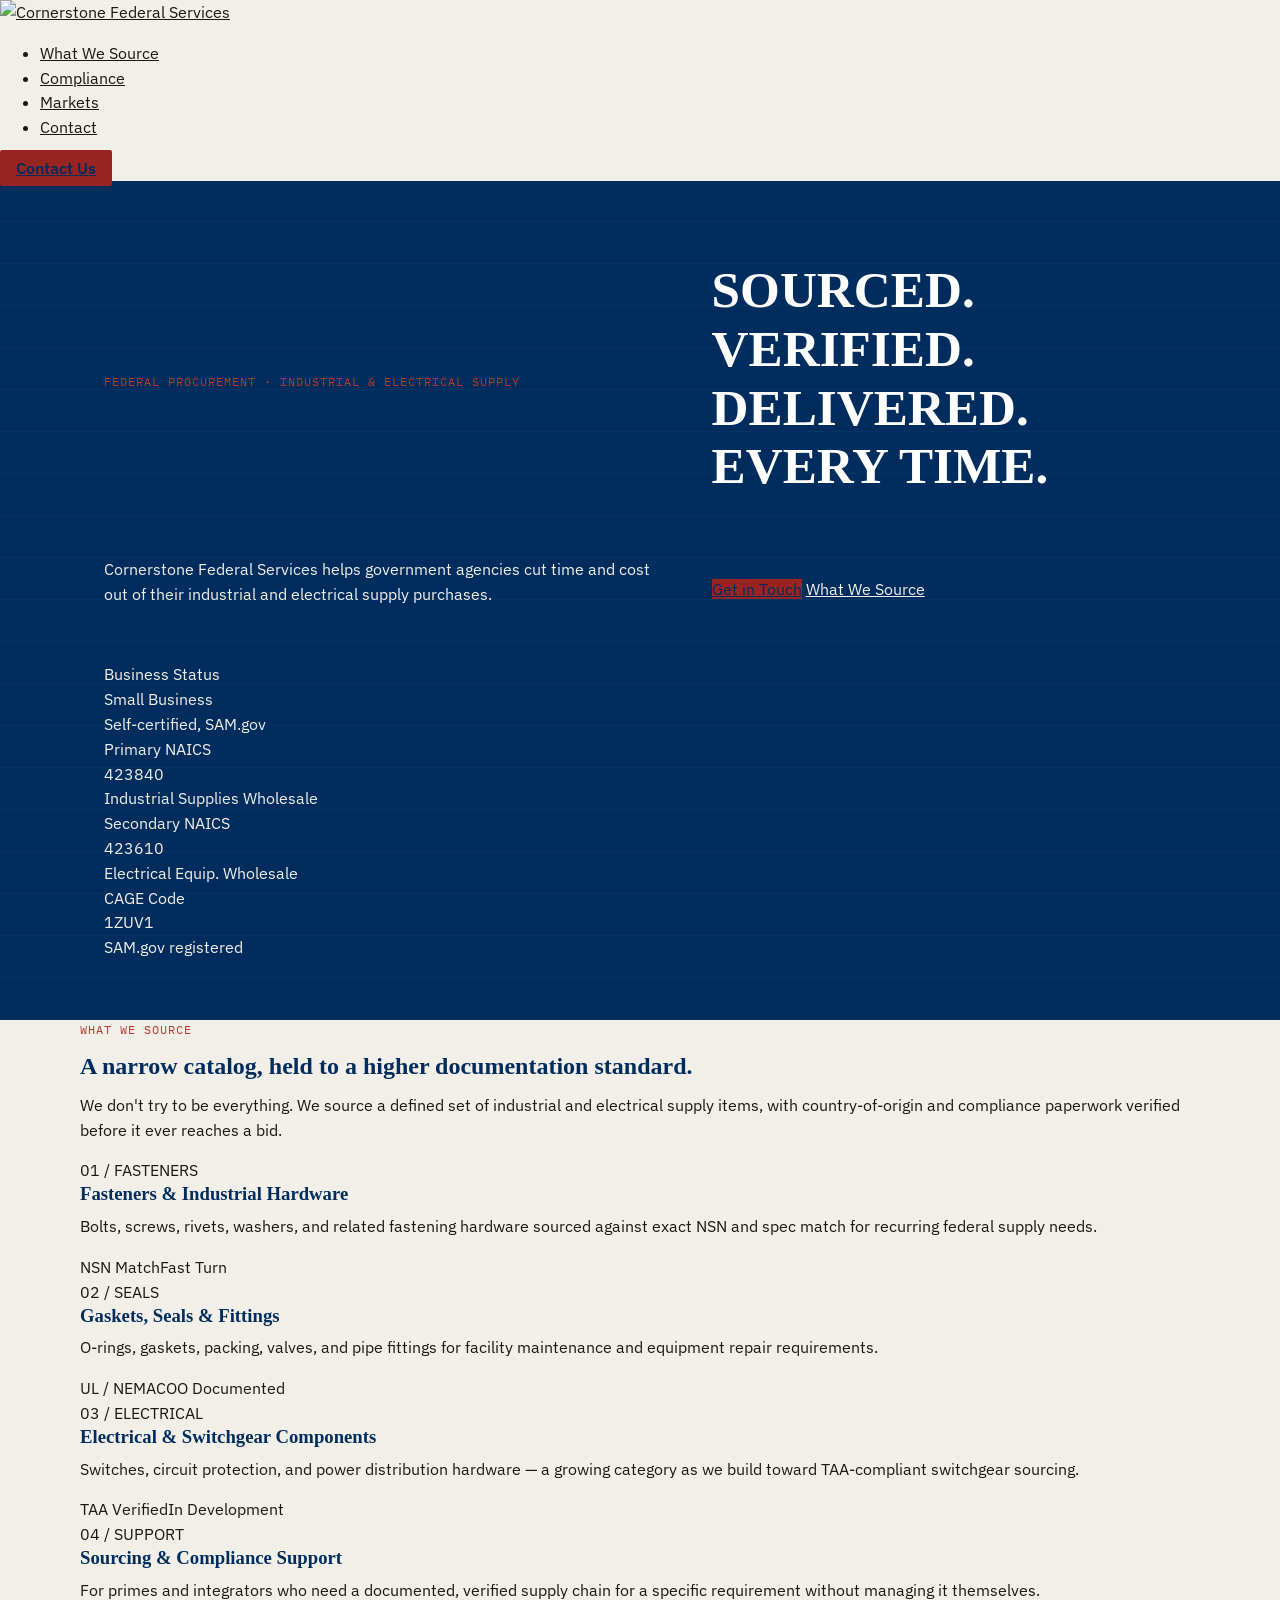
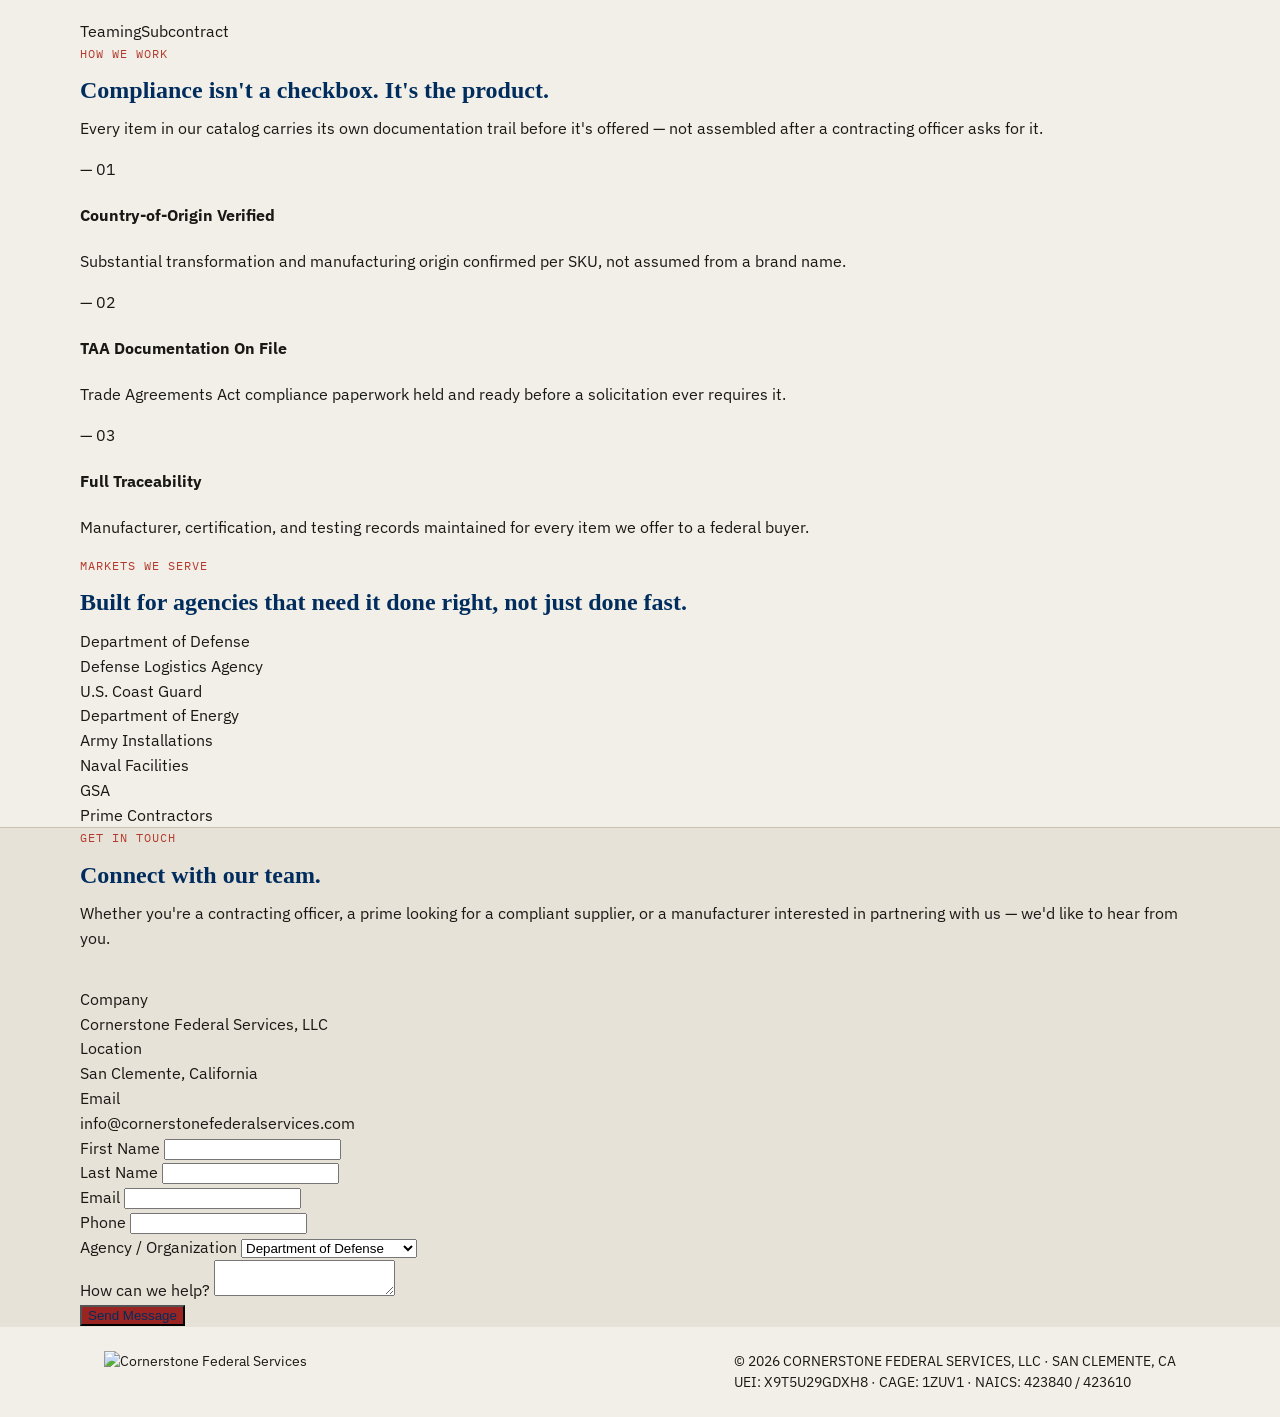
==== commit 90e98e96: "update index.html" ====
--- a/index.html
+++ b/index.html
@@ -3,209 +3,221 @@
 <head>
 <meta charset="UTF-8">
 <meta name="viewport" content="width=device-width, initial-scale=1.0">
-<title>Cornerstone Federal Services | Government Procurement Partner</title>
-<meta name="description" content="Cornerstone Federal Services sources commercial products and coordinates professional services for federal, state, and local government agencies.">
+<title>Cornerstone Federal Services — Industrial &amp; Electrical Supply for Federal Buyers</title>
+<meta name="description" content="Cornerstone Federal Services supplies fasteners, industrial hardware, and electrical components to federal agencies and prime contractors, with country-of-origin and compliance documentation verified per SKU.">
+<meta property="og:title" content="Cornerstone Federal Services">
+<meta property="og:description" content="Industrial and electrical supply for federal buyers. Compliance documentation verified per SKU.">
+<meta property="og:type" content="website">
+<link rel="icon" type="image/png" href="assets/favicon.png">
 <link rel="preconnect" href="https://fonts.googleapis.com">
 <link rel="preconnect" href="https://fonts.gstatic.com" crossorigin>
-<link href="https://fonts.googleapis.com/css2?family=Roboto+Slab:wght@400;600;700&family=IBM+Plex+Sans:wght@400;500;600&family=IBM+Plex+Mono:wght@400;500&display=swap" rel="stylesheet">
+<link href="https://fonts.googleapis.com/css2?family=IBM+Plex+Sans:wght@400;500;600;700&family=IBM+Plex+Mono:wght@400;500;600&display=swap" rel="stylesheet">
 <link rel="stylesheet" href="styles.css">
 </head>
-<body>
-
-<a class="skip-link" href="#main">Skip to content</a>
-
-<header class="site-header" id="top">
-  <div class="header-inner">
-    <a class="brand" href="#top">
-      <span class="brand-mark" aria-hidden="true">
-        <img src="cfs-icon.png" alt="" height="34">
-      </span>
-      <span class="brand-text">Cornerstone Federal Services</span>
+<body id="top">
+
+<header>
+  <div class="nav-wrap">
+    <a href="#top" class="logo" aria-label="Cornerstone Federal Services — home">
+      <img src="assets/logo-header.png" alt="Cornerstone Federal Services">
     </a>
-    <button class="nav-toggle" id="navToggle" aria-expanded="false" aria-controls="primaryNav" aria-label="Open menu">
-      <span></span><span></span><span></span>
-    </button>
-    <nav class="primary-nav" id="primaryNav">
-      <a href="#about">About</a>
-      <a href="#capabilities">Capabilities</a>
-      <a href="#why-us">Why Us</a>
-      <a href="#certifications">Certifications</a>
-      <a href="#naics">NAICS</a>
-      <a href="#contact" class="nav-cta">Contact</a>
+    <nav>
+      <ul>
+        <li><a href="#source">What We Source</a></li>
+        <li><a href="#compliance">Compliance</a></li>
+        <li><a href="#markets">Markets</a></li>
+        <li><a href="#contact">Contact</a></li>
+      </ul>
     </nav>
+    <a href="#contact" class="nav-cta">Contact Us</a>
   </div>
 </header>
 
-<main id="main">
-
-  <!-- HERO -->
-  <section class="hero">
-    <div class="hero-inner">
-      <div class="hero-copy">
-        <p class="eyebrow">Federal &middot; State &middot; Local Government Procurement</p>
-        <h1>Cornerstone Federal&nbsp;Services</h1>
-        <p class="hero-sub">Reliable products and professional services for government agencies &mdash; sourced right, delivered on time.</p>
-        <div class="hero-actions">
-          <a href="#contact" class="btn btn-primary">Request a Quote</a>
-          <a href="#contact" class="btn btn-ghost">Contact Us</a>
-        </div>
-      </div>
-      <div class="hero-graphic" aria-hidden="true">
-        <img src="cfs-logo-full.png" alt="Cornerstone Federal Services logo" class="hero-logo-img">
-      </div>
-    </div>
-  </section>
-
-  <!-- ABOUT -->
-  <section class="section about" id="about">
-    <div class="section-inner narrow">
-      <p class="section-label">About Us</p>
-      <h2>A small business built for procurement, not paperwork.</h2>
-      <p class="lead">Cornerstone Federal Services is a California-based small business specializing in sourcing commercial products and coordinating professional services for government agencies. We focus on responsive communication, dependable suppliers, competitive pricing, and timely delivery.</p>
-    </div>
-  </section>
-
-  <!-- CAPABILITIES -->
-  <section class="section capabilities" id="capabilities">
-    <div class="section-inner">
-      <p class="section-label">Capabilities</p>
-      <h2>We solve procurement problems &mdash; not just one category of them.</h2>
-      <p class="lead narrow">Our work spans commercial products and facility-support services, matched to the specific requirement, not a fixed catalog.</p>
-
-      <div class="cap-grid">
-        <div class="cap-col">
-          <h3>Products</h3>
-          <ul class="cap-list">
-            <li>Equipment</li>
-            <li>Laboratory Supplies</li>
-            <li>Medical Equipment</li>
-            <li>Grounds Equipment</li>
-            <li>Industrial Supplies</li>
-            <li>Office Products</li>
-            <li>Replacement Parts</li>
-          </ul>
-        </div>
-        <div class="cap-divider" aria-hidden="true"></div>
-        <div class="cap-col">
-          <h3>Services</h3>
-          <ul class="cap-list">
-            <li>Janitorial</li>
-            <li>Landscaping</li>
-            <li>Electrical</li>
-            <li>HVAC</li>
-            <li>Plumbing</li>
-            <li>Facility Maintenance</li>
-            <li>Fire Protection</li>
-            <li>General Construction Support</li>
-          </ul>
-        </div>
-      </div>
-    </div>
-  </section>
-
-  <!-- WHY WORK WITH US -->
-  <section class="section why-us" id="why-us">
-    <div class="section-inner">
-      <p class="section-label">Why Work With Us</p>
-      <h2>What you get working with Cornerstone.</h2>
-      <div class="why-grid">
-        <div class="why-item">
-          <svg class="why-icon" viewBox="0 0 24 24" aria-hidden="true"><path d="M20 6L9 17l-5-5" fill="none" stroke="currentColor" stroke-width="2" stroke-linecap="round" stroke-linejoin="round"/></svg>
-          <span>Small Business</span>
-        </div>
-        <div class="why-item">
-          <svg class="why-icon" viewBox="0 0 24 24" aria-hidden="true"><path d="M20 6L9 17l-5-5" fill="none" stroke="currentColor" stroke-width="2" stroke-linecap="round" stroke-linejoin="round"/></svg>
-          <span>Fast Response</span>
-        </div>
-        <div class="why-item">
-          <svg class="why-icon" viewBox="0 0 24 24" aria-hidden="true"><path d="M20 6L9 17l-5-5" fill="none" stroke="currentColor" stroke-width="2" stroke-linecap="round" stroke-linejoin="round"/></svg>
-          <span>Competitive Pricing</span>
-        </div>
-        <div class="why-item">
-          <svg class="why-icon" viewBox="0 0 24 24" aria-hidden="true"><path d="M20 6L9 17l-5-5" fill="none" stroke="currentColor" stroke-width="2" stroke-linecap="round" stroke-linejoin="round"/></svg>
-          <span>Reliable Vendor Network</span>
-        </div>
-        <div class="why-item">
-          <svg class="why-icon" viewBox="0 0 24 24" aria-hidden="true"><path d="M20 6L9 17l-5-5" fill="none" stroke="currentColor" stroke-width="2" stroke-linecap="round" stroke-linejoin="round"/></svg>
-          <span>Government Procurement Experience</span>
-        </div>
-      </div>
-    </div>
-  </section>
-
-  <!-- CERTIFICATIONS -->
-  <section class="section certifications" id="certifications">
-    <div class="section-inner">
-      <p class="section-label">Certifications</p>
-      <h2>Registered and ready to do business with government buyers.</h2>
-      <div class="plaque-grid">
-        <div class="plaque">
-          <span class="plaque-label">Business Type</span>
-          <span class="plaque-value">Small Business</span>
-        </div>
-        <div class="plaque">
-          <span class="plaque-label">SAM.gov</span>
-          <span class="plaque-value">Registered</span>
-        </div>
-        <div class="plaque">
-          <span class="plaque-label">UEI</span>
-          <span class="plaque-value">[X9T5U29GDXH8]</span>
-        </div>
-        <div class="plaque">
-          <span class="plaque-label">CAGE Code</span>
-          <span class="plaque-value">[1ZUV1]</span>
-        </div>
-      </div>
-      <p class="cert-note">Additional certifications, including socioeconomic set-asides, will be added as they are obtained.</p>
-    </div>
-  </section>
-
-  <!-- NAICS -->
-  <section class="section naics" id="naics">
-    <div class="section-inner narrow">
-      <p class="section-label">NAICS Codes</p>
-      <h2>Primary classifications</h2>
-      <div class="naics-list">
-        <div class="naics-row">
-          <span class="naics-code">[423990]</span>
-          <span class="naics-desc">[Primary NAICS description]</span>
-        </div>
-        <div class="naics-row">
-          <span class="naics-code">[561720]</span>
-          <span class="naics-desc">[Primary NAICS description]</span>
-        </div>
-        <div class="naics-row">
-          <span class="naics-code">[238220]</span>
-          <span class="naics-desc">[Primary NAICS description]</span>
-        </div>
-      </div>
-      <p class="cert-note">Additional NAICS classifications are available upon request.</p>
-    </div>
-  </section>
-
-  <!-- CONTACT -->
-  <section class="section contact" id="contact">
-    <div class="section-inner narrow">
-      <p class="section-label">Contact</p>
-      <h2>Talk to us about a requirement.</h2>
-      <div class="contact-card">
-        <p class="contact-name">Zak Beard</p>
-        <p class="contact-title">Owner</p>
-        <p class="contact-line"><a href="mailto:zak@cornerstonefederalservices.com">zak@cornerstonefederalservices.com</a></p>
-        <p class="contact-line"><a href="https://cornerstonefederalservices.com">cornerstonefederalservices.com</a></p>
-      </div>
-    </div>
-  </section>
-
-</main>
-
-<footer class="site-footer">
+<section class="hero">
+  <div class="hero-inner">
+    <div class="eyebrow">Federal Procurement · Industrial &amp; Electrical Supply</div>
+    <h1>SOURCED.<br>VERIFIED.<br>DELIVERED.<br><span>EVERY TIME.</span></h1>
+    <p class="lede">Cornerstone Federal Services helps government agencies cut time and cost out of their industrial and electrical supply purchases.</p>
+    <div class="hero-ctas">
+      <a href="#contact" class="btn-primary">Get in Touch</a>
+      <a href="#source" class="btn-secondary">What We Source</a>
+    </div>
+    <div class="nameplate-row">
+      <div class="nameplate">
+        <div class="np-label">Business Status</div>
+        <div class="np-value">Small Business</div>
+        <div class="np-sub">Self-certified, SAM.gov</div>
+      </div>
+      <div class="nameplate">
+        <div class="np-label">Primary NAICS</div>
+        <div class="np-value">423840</div>
+        <div class="np-sub">Industrial Supplies Wholesale</div>
+      </div>
+      <div class="nameplate">
+        <div class="np-label">Secondary NAICS</div>
+        <div class="np-value">423610</div>
+        <div class="np-sub">Electrical Equip. Wholesale</div>
+      </div>
+      <div class="nameplate">
+        <div class="np-label">CAGE Code</div>
+        <div class="np-value">1ZUV1</div>
+        <div class="np-sub">SAM.gov registered</div>
+      </div>
+    </div>
+  </div>
+</section>
+
+<section id="source">
+  <div class="section-inner">
+    <div class="section-head">
+      <div class="eyebrow">What We Source</div>
+      <h2>A narrow catalog, held to a higher documentation standard.</h2>
+      <p>We don't try to be everything. We source a defined set of industrial and electrical supply items, with country-of-origin and compliance paperwork verified before it ever reaches a bid.</p>
+    </div>
+    <div class="source-grid">
+      <div class="source-card">
+        <span class="idx">01 / FASTENERS</span>
+        <h3>Fasteners &amp; Industrial Hardware</h3>
+        <p>Bolts, screws, rivets, washers, and related fastening hardware sourced against exact NSN and spec match for recurring federal supply needs.</p>
+        <div class="tag-row"><span class="tag">NSN Match</span><span class="tag">Fast Turn</span></div>
+      </div>
+      <div class="source-card">
+        <span class="idx">02 / SEALS</span>
+        <h3>Gaskets, Seals &amp; Fittings</h3>
+        <p>O-rings, gaskets, packing, valves, and pipe fittings for facility maintenance and equipment repair requirements.</p>
+        <div class="tag-row"><span class="tag">UL / NEMA</span><span class="tag">COO Documented</span></div>
+      </div>
+      <div class="source-card">
+        <span class="idx">03 / ELECTRICAL</span>
+        <h3>Electrical &amp; Switchgear Components</h3>
+        <p>Switches, circuit protection, and power distribution hardware — a growing category as we build toward TAA-compliant switchgear sourcing.</p>
+        <div class="tag-row"><span class="tag">TAA Verified</span><span class="tag">In Development</span></div>
+      </div>
+      <div class="source-card">
+        <span class="idx">04 / SUPPORT</span>
+        <h3>Sourcing &amp; Compliance Support</h3>
+        <p>For primes and integrators who need a documented, verified supply chain for a specific requirement without managing it themselves.</p>
+        <div class="tag-row"><span class="tag">Teaming</span><span class="tag">Subcontract</span></div>
+      </div>
+    </div>
+  </div>
+</section>
+
+<section class="compliance" id="compliance">
+  <div class="section-inner">
+    <div class="section-head">
+      <div class="eyebrow">How We Work</div>
+      <h2>Compliance isn't a checkbox. It's the product.</h2>
+      <p>Every item in our catalog carries its own documentation trail before it's offered — not assembled after a contracting officer asks for it.</p>
+    </div>
+    <div class="comp-grid">
+      <div class="comp-card">
+        <div class="num">— 01</div>
+        <h4>Country-of-Origin Verified</h4>
+        <p>Substantial transformation and manufacturing origin confirmed per SKU, not assumed from a brand name.</p>
+      </div>
+      <div class="comp-card">
+        <div class="num">— 02</div>
+        <h4>TAA Documentation On File</h4>
+        <p>Trade Agreements Act compliance paperwork held and ready before a solicitation ever requires it.</p>
+      </div>
+      <div class="comp-card">
+        <div class="num">— 03</div>
+        <h4>Full Traceability</h4>
+        <p>Manufacturer, certification, and testing records maintained for every item we offer to a federal buyer.</p>
+      </div>
+    </div>
+  </div>
+</section>
+
+<section id="markets">
+  <div class="section-inner">
+    <div class="section-head">
+      <div class="eyebrow">Markets We Serve</div>
+      <h2>Built for agencies that need it done right, not just done fast.</h2>
+    </div>
+    <div class="markets-list">
+      <div class="market-item">Department of Defense</div>
+      <div class="market-item">Defense Logistics Agency</div>
+      <div class="market-item">U.S. Coast Guard</div>
+      <div class="market-item">Department of Energy</div>
+      <div class="market-item">Army Installations</div>
+      <div class="market-item">Naval Facilities</div>
+      <div class="market-item">GSA</div>
+      <div class="market-item">Prime Contractors</div>
+    </div>
+  </div>
+</section>
+
+<section class="contact" id="contact">
+  <div class="section-inner contact-grid">
+    <div>
+      <div class="section-head" style="margin-bottom:36px;">
+        <div class="eyebrow">Get In Touch</div>
+        <h2>Connect with our team.</h2>
+        <p>Whether you're a contracting officer, a prime looking for a compliant supplier, or a manufacturer interested in partnering with us — we'd like to hear from you.</p>
+      </div>
+      <div class="contact-info-item">
+        <div class="label">Company</div>
+        <div class="value">Cornerstone Federal Services, LLC</div>
+      </div>
+      <div class="contact-info-item">
+        <div class="label">Location</div>
+        <div class="value">San Clemente, California</div>
+      </div>
+      <div class="contact-info-item">
+        <div class="label">Email</div>
+        <div class="value">info@cornerstonefederalservices.com</div>
+      </div>
+    </div>
+    <form>
+      <div class="field-row">
+        <div>
+          <label for="fname">First Name</label>
+          <input type="text" id="fname" required>
+        </div>
+        <div>
+          <label for="lname">Last Name</label>
+          <input type="text" id="lname" required>
+        </div>
+      </div>
+      <div class="field-row">
+        <div>
+          <label for="email">Email</label>
+          <input type="email" id="email" required>
+        </div>
+        <div>
+          <label for="phone">Phone</label>
+          <input type="tel" id="phone">
+        </div>
+      </div>
+      <div>
+        <label for="agency">Agency / Organization</label>
+        <select id="agency">
+          <option>Department of Defense</option>
+          <option>Defense Logistics Agency</option>
+          <option>Department of Energy</option>
+          <option>GSA</option>
+          <option>Prime Contractor</option>
+          <option>Other</option>
+        </select>
+      </div>
+      <div>
+        <label for="msg">How can we help?</label>
+        <textarea id="msg"></textarea>
+      </div>
+      <button type="submit" class="btn-primary submit-btn">Send Message</button>
+    </form>
+  </div>
+</section>
+
+<footer>
   <div class="footer-inner">
-    <span>&copy; <span id="year"></span> Cornerstone Federal Services. All rights reserved.</span>
-    <span class="footer-links">
-      <a href="#">Privacy Policy</a>
-      <a href="#">Terms</a>
-    </span>
+    <img class="footer-logo" src="assets/logo-footer.png" alt="Cornerstone Federal Services">
+    <div class="footer-meta">
+      <div>© 2026 CORNERSTONE FEDERAL SERVICES, LLC · SAN CLEMENTE, CA</div>
+      <div>UEI: X9T5U29GDXH8 · CAGE: 1ZUV1 · NAICS: 423840 / 423610</div>
+    </div>
   </div>
 </footer>
 
--- a/styles.css
+++ b/styles.css
@@ -198,14 +198,9 @@
   margin-top: 26px;
   flex-wrap: wrap;
 }
-.hero-graphic { display: flex; justify-content: center; color: var(--navy); }
-.cornerstone-svg { width: 100%; max-width: 320px; height: auto; }
-.engraving {
-  font-family: var(--font-mono);
-  font-size: 22px;
-  fill: var(--navy);
-  letter-spacing: 0.05em;
-}
+.hero-graphic { display: flex; justify-content: center; }
+.hero-logo-img { width: 100%; max-width: 320px; height: auto; }
+.brand-mark img { display: block; height: 34px; width: auto; }
 
 /* ===== Sections ===== */
 .section { padding: 76px 24px; }
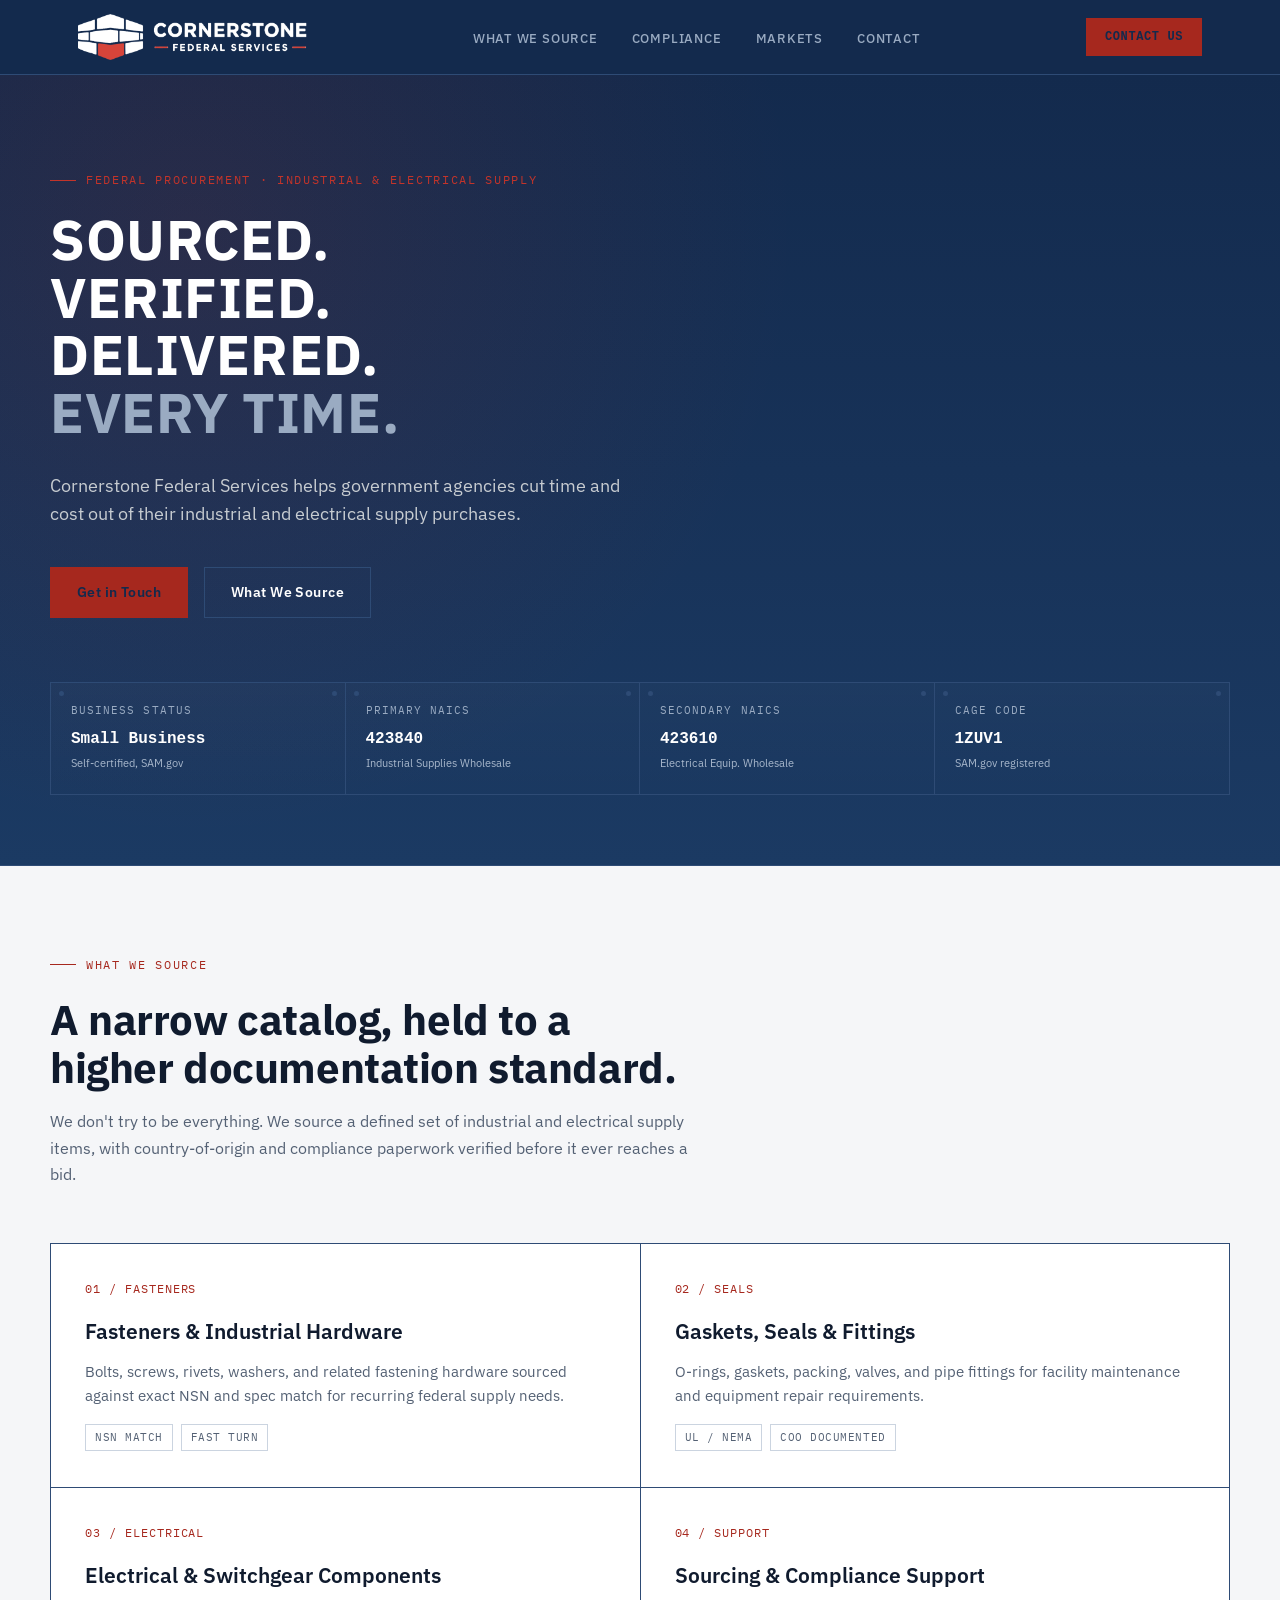
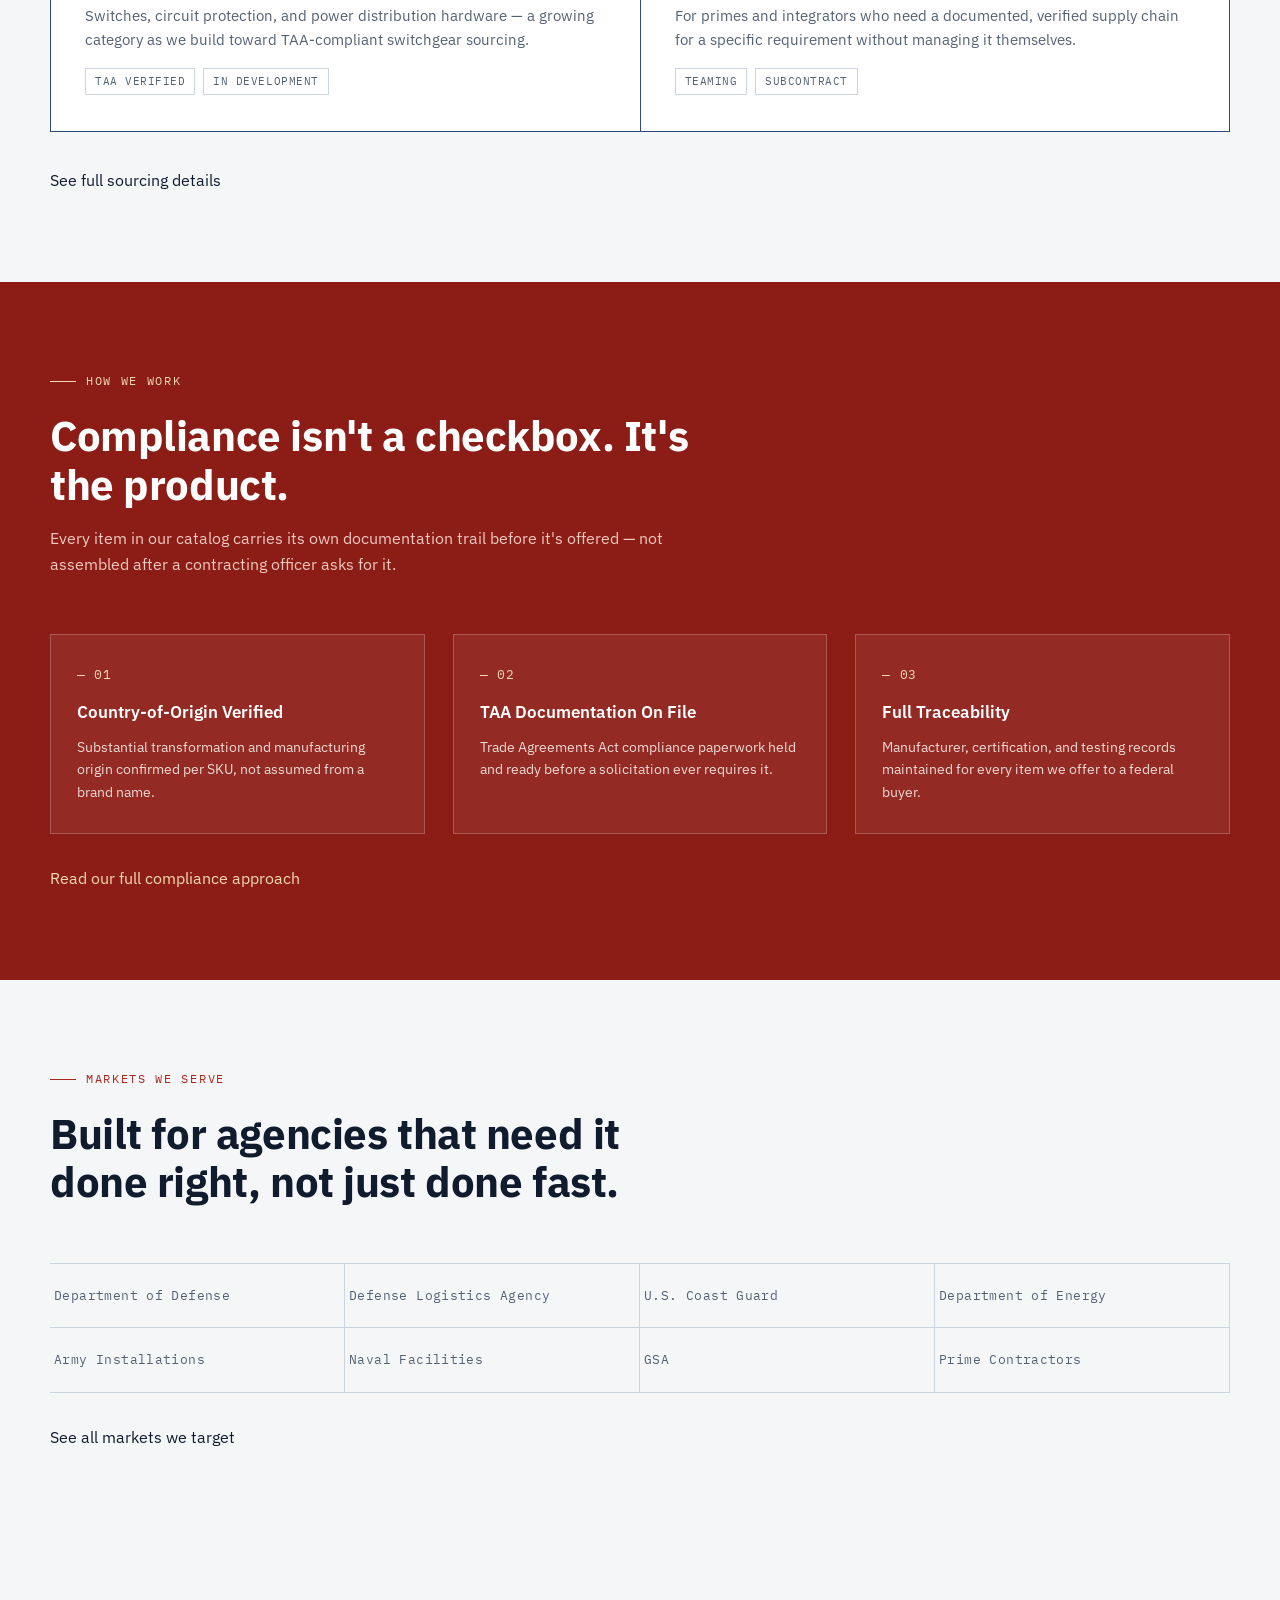
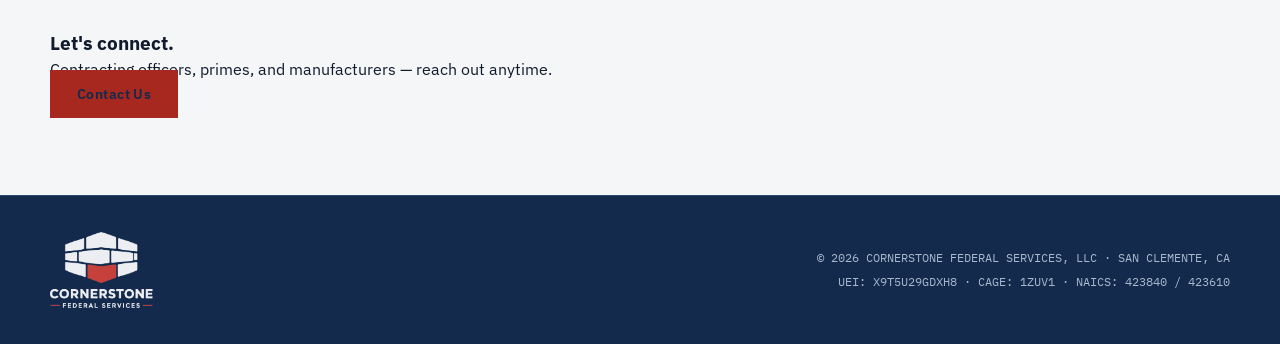
==== commit b88a2e7e: "Update index.html" ====
--- a/index.html
+++ b/index.html
@@ -23,13 +23,13 @@
     </a>
     <nav>
       <ul>
-        <li><a href="#source">What We Source</a></li>
-        <li><a href="#compliance">Compliance</a></li>
-        <li><a href="#markets">Markets</a></li>
-        <li><a href="#contact">Contact</a></li>
+        <li><a href="what-we-source.html">What We Source</a></li>
+        <li><a href="compliance.html">Compliance</a></li>
+        <li><a href="markets.html">Markets</a></li>
+        <li><a href="contact.html">Contact</a></li>
       </ul>
     </nav>
-    <a href="#contact" class="nav-cta">Contact Us</a>
+    <a href="contact.html" class="nav-cta">Contact Us</a>
   </div>
 </header>
 
@@ -39,8 +39,8 @@
     <h1>SOURCED.<br>VERIFIED.<br>DELIVERED.<br><span>EVERY TIME.</span></h1>
     <p class="lede">Cornerstone Federal Services helps government agencies cut time and cost out of their industrial and electrical supply purchases.</p>
     <div class="hero-ctas">
-      <a href="#contact" class="btn-primary">Get in Touch</a>
-      <a href="#source" class="btn-secondary">What We Source</a>
+      <a href="contact.html" class="btn-primary">Get in Touch</a>
+      <a href="what-we-source.html" class="btn-secondary">What We Source</a>
     </div>
     <div class="nameplate-row">
       <div class="nameplate">
@@ -67,7 +67,7 @@
   </div>
 </section>
 
-<section id="source">
+<section>
   <div class="section-inner">
     <div class="section-head">
       <div class="eyebrow">What We Source</div>
@@ -100,10 +100,13 @@
         <div class="tag-row"><span class="tag">Teaming</span><span class="tag">Subcontract</span></div>
       </div>
     </div>
+    <div style="margin-top:36px;">
+      <a href="what-we-source.html" class="learn-more">See full sourcing details</a>
+    </div>
   </div>
 </section>
 
-<section class="compliance" id="compliance">
+<section class="compliance">
   <div class="section-inner">
     <div class="section-head">
       <div class="eyebrow">How We Work</div>
@@ -127,10 +130,13 @@
         <p>Manufacturer, certification, and testing records maintained for every item we offer to a federal buyer.</p>
       </div>
     </div>
+    <div style="margin-top:32px;">
+      <a href="compliance.html" class="learn-more" style="color:#F3D9B1;">Read our full compliance approach</a>
+    </div>
   </div>
 </section>
 
-<section id="markets">
+<section>
   <div class="section-inner">
     <div class="section-head">
       <div class="eyebrow">Markets We Serve</div>
@@ -146,68 +152,21 @@
       <div class="market-item">GSA</div>
       <div class="market-item">Prime Contractors</div>
     </div>
+    <div style="margin-top:32px;">
+      <a href="markets.html" class="learn-more">See all markets we target</a>
+    </div>
   </div>
 </section>
 
-<section class="contact" id="contact">
-  <div class="section-inner contact-grid">
-    <div>
-      <div class="section-head" style="margin-bottom:36px;">
-        <div class="eyebrow">Get In Touch</div>
-        <h2>Connect with our team.</h2>
-        <p>Whether you're a contracting officer, a prime looking for a compliant supplier, or a manufacturer interested in partnering with us — we'd like to hear from you.</p>
+<section>
+  <div class="section-inner">
+    <div class="contact-teaser">
+      <div>
+        <h3>Let's connect.</h3>
+        <p>Contracting officers, primes, and manufacturers — reach out anytime.</p>
       </div>
-      <div class="contact-info-item">
-        <div class="label">Company</div>
-        <div class="value">Cornerstone Federal Services, LLC</div>
-      </div>
-      <div class="contact-info-item">
-        <div class="label">Location</div>
-        <div class="value">San Clemente, California</div>
-      </div>
-      <div class="contact-info-item">
-        <div class="label">Email</div>
-        <div class="value">info@cornerstonefederalservices.com</div>
-      </div>
+      <a href="contact.html" class="btn-primary">Contact Us</a>
     </div>
-    <form>
-      <div class="field-row">
-        <div>
-          <label for="fname">First Name</label>
-          <input type="text" id="fname" required>
-        </div>
-        <div>
-          <label for="lname">Last Name</label>
-          <input type="text" id="lname" required>
-        </div>
-      </div>
-      <div class="field-row">
-        <div>
-          <label for="email">Email</label>
-          <input type="email" id="email" required>
-        </div>
-        <div>
-          <label for="phone">Phone</label>
-          <input type="tel" id="phone">
-        </div>
-      </div>
-      <div>
-        <label for="agency">Agency / Organization</label>
-        <select id="agency">
-          <option>Department of Defense</option>
-          <option>Defense Logistics Agency</option>
-          <option>Department of Energy</option>
-          <option>GSA</option>
-          <option>Prime Contractor</option>
-          <option>Other</option>
-        </select>
-      </div>
-      <div>
-        <label for="msg">How can we help?</label>
-        <textarea id="msg"></textarea>
-      </div>
-      <button type="submit" class="btn-primary submit-btn">Send Message</button>
-    </form>
   </div>
 </section>
 
--- a/styles.css
+++ b/styles.css
@@ -1,400 +1,270 @@
-/* ===== Design tokens ===== */
-:root {
-  --navy: #002D5D;
-  --navy-light: #1B4470;
-  --stone: #E7E2D8;
-  --stone-light: #F2EFE8;
-  --stone-mid: #D6CFC0;
-  --stone-dark: #C9C2B2;
-  --ink: #1A1815;
-  --accent: #992422;
-  --accent-light: #B33A2C;
-  --white: #FFFFFF;
-
-  --font-display: 'Roboto Slab', serif;
-  --font-body: 'IBM Plex Sans', sans-serif;
-  --font-mono: 'IBM Plex Mono', monospace;
-
-  --max-width: 1120px;
-}
-
-* { box-sizing: border-box; }
-
-html { scroll-behavior: smooth; }
-@media (prefers-reduced-motion: reduce) {
-  html { scroll-behavior: auto; }
-  *, *::before, *::after { animation-duration: 0.001ms !important; transition-duration: 0.001ms !important; }
-}
-
-body {
-  margin: 0;
-  font-family: var(--font-body);
-  color: var(--ink);
-  background: var(--stone-light);
-  line-height: 1.55;
-}
-
-h1, h2, h3 {
-  font-family: var(--font-display);
-  color: var(--navy);
-  margin: 0 0 0.5em;
-  line-height: 1.15;
-}
-
-p { margin: 0 0 1em; }
-
-a { color: inherit; }
-
-.skip-link {
-  position: absolute;
-  left: -999px;
-  top: 0;
-  background: var(--navy);
-  color: var(--white);
-  padding: 12px 18px;
-  z-index: 200;
-}
-.skip-link:focus { left: 0; }
-
-/* ===== Header ===== */
-.site-header {
-  position: sticky;
-  top: 0;
-  z-index: 100;
-  background: var(--navy);
-  border-bottom: 3px solid var(--accent);
-}
-
-.header-inner {
-  max-width: var(--max-width);
-  margin: 0 auto;
-  padding: 14px 24px;
-  display: flex;
-  align-items: center;
-  justify-content: space-between;
-}
-
-.brand {
-  display: flex;
-  align-items: center;
-  gap: 10px;
-  text-decoration: none;
-  color: var(--white);
-}
-.brand-mark { color: var(--accent-light); display: flex; }
-.brand-text {
-  font-family: var(--font-display);
-  font-weight: 600;
-  font-size: 1.15rem;
-  letter-spacing: 0.01em;
-}
-
-.primary-nav {
-  display: flex;
-  align-items: center;
-  gap: 28px;
-}
-.primary-nav a {
-  color: var(--stone-light);
-  text-decoration: none;
-  font-size: 0.95rem;
-  font-weight: 500;
-  padding: 6px 2px;
-  border-bottom: 2px solid transparent;
-  transition: border-color 0.15s ease, color 0.15s ease;
-}
-.primary-nav a:hover,
-.primary-nav a:focus-visible {
-  color: var(--white);
-  border-bottom-color: var(--accent-light);
-}
-.nav-cta {
-  background: var(--accent);
-  color: var(--navy) !important;
-  padding: 8px 16px !important;
-  border-radius: 2px;
-  font-weight: 600 !important;
-  border-bottom: none !important;
-}
-.nav-cta:hover { background: var(--accent-light); }
-
-.nav-toggle {
-  display: none;
-  flex-direction: column;
-  gap: 5px;
-  background: none;
-  border: none;
-  cursor: pointer;
-  padding: 8px;
-}
-.nav-toggle span {
-  width: 24px;
-  height: 2px;
-  background: var(--white);
-  display: block;
-}
-
-/* ===== Buttons ===== */
-.btn {
-  display: inline-block;
-  padding: 13px 26px;
-  text-decoration: none;
-  font-weight: 600;
-  font-size: 0.95rem;
-  border-radius: 2px;
-  border: 2px solid transparent;
-  transition: transform 0.12s ease, background 0.15s ease;
-}
-.btn:hover { transform: translateY(-1px); }
-.btn-primary {
-  background: var(--accent);
-  color: var(--navy);
-}
-.btn-primary:hover { background: var(--accent-light); }
-.btn-ghost {
-  background: transparent;
-  color: var(--white);
-  border-color: rgba(255,255,255,0.5);
-}
-.btn-ghost:hover { border-color: var(--white); }
-
-/* ===== Hero ===== */
-.hero {
-  background: var(--navy);
-  color: var(--stone-light);
-  background-image:
-    repeating-linear-gradient(0deg, rgba(255,255,255,0.03) 0px, rgba(255,255,255,0.03) 1px, transparent 1px, transparent 42px);
-}
-.hero-inner {
-  max-width: var(--max-width);
-  margin: 0 auto;
-  padding: 80px 24px 60px;
-  display: grid;
-  grid-template-columns: 1.1fr 0.9fr;
-  gap: 40px;
-  align-items: center;
-}
-.eyebrow {
-  font-family: var(--font-mono);
-  font-size: 0.78rem;
-  letter-spacing: 0.08em;
-  text-transform: uppercase;
-  color: var(--accent-light);
-  margin-bottom: 14px;
-}
-.hero h1 {
-  color: var(--white);
-  font-size: clamp(2.1rem, 4.2vw, 3.2rem);
-  margin-bottom: 0.4em;
-}
-.hero-sub {
-  font-size: 1.1rem;
-  color: rgba(242,239,232,0.85);
-  max-width: 46ch;
-}
-.hero-actions {
-  display: flex;
-  gap: 14px;
-  margin-top: 26px;
-  flex-wrap: wrap;
-}
-.hero-graphic { display: flex; justify-content: center; }
-.hero-logo-img { width: 100%; max-width: 320px; height: auto; }
-.brand-mark img { display: block; height: 34px; width: auto; }
-
-/* ===== Sections ===== */
-.section { padding: 76px 24px; }
-.section-inner { max-width: var(--max-width); margin: 0 auto; }
-.section-inner.narrow { max-width: 760px; }
-
-.section-label {
-  font-family: var(--font-mono);
-  font-size: 0.78rem;
-  letter-spacing: 0.08em;
-  text-transform: uppercase;
-  color: var(--accent);
-  margin-bottom: 10px;
-}
-
-.lead { font-size: 1.08rem; max-width: 62ch; color: #3A362E; }
-.lead.narrow { max-width: 56ch; }
-
-.about { background: var(--stone-light); border-top: 1px solid var(--stone-dark); }
-
-/* ===== Capabilities ===== */
-.capabilities { background: var(--stone); border-top: 1px solid var(--stone-dark); }
-.cap-grid {
-  display: grid;
-  grid-template-columns: 1fr auto 1fr;
-  gap: 40px;
-  margin-top: 40px;
-}
-.cap-col h3 {
-  font-size: 1.15rem;
-  border-bottom: 2px solid var(--accent);
-  padding-bottom: 10px;
-  margin-bottom: 18px;
-}
-.cap-list { list-style: none; margin: 0; padding: 0; }
-.cap-list li {
-  padding: 10px 0;
-  border-bottom: 1px solid var(--stone-dark);
-  font-size: 1rem;
-}
-.cap-list li:last-child { border-bottom: none; }
-.cap-divider {
-  width: 1px;
-  background: var(--stone-dark);
-}
-
-/* ===== Why Us ===== */
-.why-us { background: var(--stone-light); border-top: 1px solid var(--stone-dark); }
-.why-grid {
-  display: grid;
-  grid-template-columns: repeat(auto-fit, minmax(200px, 1fr));
-  gap: 24px;
-  margin-top: 36px;
-}
-.why-item {
-  display: flex;
-  align-items: center;
-  gap: 12px;
-  padding: 18px;
-  background: var(--white);
-  border: 1px solid var(--stone-dark);
-  border-left: 3px solid var(--accent);
-}
-.why-icon { width: 20px; height: 20px; color: var(--accent); flex-shrink: 0; }
-.why-item span { font-weight: 500; }
-
-/* ===== Certifications ===== */
-.certifications { background: var(--navy); color: var(--stone-light); }
-.certifications .section-label { color: var(--accent-light); }
-.certifications h2 { color: var(--white); }
-.plaque-grid {
-  display: grid;
-  grid-template-columns: repeat(auto-fit, minmax(200px, 1fr));
-  gap: 20px;
-  margin-top: 36px;
-}
-.plaque {
-  background: var(--stone);
-  color: var(--navy);
-  border: 2px solid var(--accent);
-  padding: 22px 20px;
-  text-align: center;
-  position: relative;
-}
-.plaque::before {
-  content: "";
-  position: absolute;
-  inset: 5px;
-  border: 1px solid var(--accent-light);
-  pointer-events: none;
-}
-.plaque-label {
-  display: block;
-  font-family: var(--font-mono);
-  font-size: 0.72rem;
-  text-transform: uppercase;
-  letter-spacing: 0.06em;
-  color: var(--accent);
-  margin-bottom: 8px;
-}
-.plaque-value {
-  display: block;
-  font-family: var(--font-display);
-  font-weight: 600;
-  font-size: 1.05rem;
-}
-.cert-note {
-  margin-top: 26px;
-  font-size: 0.92rem;
-  color: rgba(242,239,232,0.75);
-}
-
-/* ===== NAICS ===== */
-.naics { background: var(--stone-light); border-top: 1px solid var(--stone-dark); }
-.naics-list { margin-top: 30px; }
-.naics-row {
-  display: flex;
-  gap: 20px;
-  align-items: baseline;
-  padding: 14px 0;
-  border-bottom: 1px solid var(--stone-dark);
-}
-.naics-code {
-  font-family: var(--font-mono);
-  font-weight: 500;
-  color: var(--navy);
-  min-width: 90px;
-}
-.naics-desc { color: #3A362E; }
-
-/* ===== Contact ===== */
-.contact { background: var(--stone); border-top: 1px solid var(--stone-dark); }
-.contact-card {
-  margin-top: 30px;
-  padding: 30px;
-  background: var(--white);
-  border: 1px solid var(--stone-dark);
-  border-left: 3px solid var(--accent);
-}
-.contact-name { font-family: var(--font-display); font-weight: 600; font-size: 1.2rem; color: var(--navy); margin-bottom: 2px; }
-.contact-title { color: #6B6555; margin-bottom: 16px; }
-.contact-line { margin-bottom: 6px; }
-.contact-line a { text-decoration: none; color: var(--navy); font-weight: 500; }
-.contact-line a:hover { color: var(--accent); }
-
-/* ===== Footer ===== */
-.site-footer {
-  background: var(--navy);
-  color: rgba(242,239,232,0.7);
-  border-top: 3px solid var(--accent);
-}
-.footer-inner {
-  max-width: var(--max-width);
-  margin: 0 auto;
-  padding: 24px;
-  display: flex;
-  justify-content: space-between;
-  flex-wrap: wrap;
-  gap: 10px;
-  font-size: 0.85rem;
-}
-.footer-links { display: flex; gap: 18px; }
-.footer-links a { text-decoration: none; color: rgba(242,239,232,0.7); }
-.footer-links a:hover { color: var(--white); }
-
-/* ===== Responsive ===== */
-@media (max-width: 860px) {
-  .hero-inner { grid-template-columns: 1fr; }
-  .hero-graphic { order: -1; max-width: 220px; margin: 0 auto; }
-  .cap-grid { grid-template-columns: 1fr; }
-  .cap-divider { display: none; }
-}
-
-@media (max-width: 720px) {
-  .nav-toggle { display: flex; }
-  .primary-nav {
-    position: absolute;
-    top: 100%;
-    left: 0;
-    right: 0;
-    background: var(--navy);
-    flex-direction: column;
-    align-items: flex-start;
-    padding: 16px 24px 24px;
-    gap: 16px;
-    border-bottom: 3px solid var(--accent);
-    display: none;
-  }
-  .primary-nav.open { display: flex; }
-  .nav-cta { align-self: flex-start; }
-}
-
-/* Keyboard focus visibility */
-a:focus-visible, button:focus-visible {
-  outline: 2px solid var(--accent);
-  outline-offset: 2px;
-}
+:root{
+    --graphite:#132A4D;
+    --graphite-2:#1B3A63;
+    --steel-line:#2E4B75;
+    --paper:#F5F6F8;
+    --paper-2:#E8ECF1;
+    --copper:#A6281E;
+    --copper-bright:#C3342A;
+    --federal-blue:#8C1D16;
+    --ink:#101B2E;
+    --off-white:#FFFFFF;
+    --muted:#9AABC2;
+    --muted-dark:#546174;
+    --hairline:#CBD4E0;
+    --on-navy-sub:#A9B8CC;
+  }
+  *{box-sizing:border-box; margin:0; padding:0;}
+  html{scroll-behavior:smooth;}
+  body{
+    font-family:'IBM Plex Sans', sans-serif;
+    background:var(--paper);
+    color:var(--ink);
+    line-height:1.5;
+    -webkit-font-smoothing:antialiased;
+  }
+  a{color:inherit; text-decoration:none;}
+  .mono{font-family:'IBM Plex Mono', monospace;}
+
+  /* ---------- NAV ---------- */
+  header{
+    position:sticky; top:0; z-index:50;
+    background:var(--graphite);
+    border-bottom:1px solid var(--steel-line);
+  }
+  .nav-wrap{
+    max-width:1180px; margin:0 auto; padding:14px 28px;
+    display:flex; align-items:center; justify-content:space-between;
+  }
+  .logo{
+    display:flex; align-items:center; flex-shrink:0;
+  }
+  .logo img{
+    height:46px; width:auto; display:block;
+  }
+  nav ul{list-style:none; display:flex; gap:34px;}
+  nav a{
+    font-size:13px; letter-spacing:0.06em; text-transform:uppercase;
+    color:var(--muted); font-weight:500; transition:color .15s ease;
+  }
+  nav a:hover{color:var(--off-white);}
+  .nav-cta{
+    font-family:'IBM Plex Mono', monospace;
+    font-size:12px; letter-spacing:0.05em; text-transform:uppercase;
+    color:var(--graphite); background:var(--copper);
+    padding:9px 18px; border:1px solid var(--copper); font-weight:600;
+    transition:background .15s ease, color .15s ease;
+  }
+  .nav-cta:hover{background:transparent; color:var(--copper);}
+  .mobile-toggle{display:none;}
+
+  /* ---------- HERO ---------- */
+  .hero{
+    background:
+      radial-gradient(circle at 15% 20%, rgba(166,40,30,0.14), transparent 48%),
+      linear-gradient(180deg, var(--graphite) 0%, var(--graphite-2) 100%);
+    color:var(--off-white);
+    padding:96px 28px 70px;
+    border-bottom:1px solid var(--steel-line);
+  }
+  .hero-inner{max-width:1180px; margin:0 auto;}
+  .eyebrow{
+    font-family:'IBM Plex Mono', monospace;
+    font-size:12px; letter-spacing:0.14em; text-transform:uppercase;
+    color:var(--copper-bright); margin-bottom:22px;
+    display:flex; align-items:center; gap:10px;
+  }
+  .eyebrow::before{content:''; width:26px; height:1px; background:var(--copper-bright);}
+  .hero h1{
+    font-size:clamp(36px, 4.6vw, 56px);
+    font-weight:700; letter-spacing:0.01em; line-height:1.03;
+    max-width:900px; margin-bottom:30px;
+  }
+  .hero h1 span{color:var(--muted);}
+  .hero p.lede{
+    font-size:18px; color:#C7CCD1; max-width:600px; margin-bottom:38px; line-height:1.6;
+  }
+  .hero-ctas{display:flex; gap:16px; flex-wrap:wrap; margin-bottom:64px;}
+  .btn-primary{
+    background:var(--copper); color:var(--graphite); font-weight:600;
+    padding:14px 26px; font-size:14px; letter-spacing:0.03em;
+    border:1px solid var(--copper); transition:all .15s ease;
+  }
+  .btn-primary:hover{background:var(--copper-bright); border-color:var(--copper-bright);}
+  .btn-secondary{
+    padding:14px 26px; font-size:14px; letter-spacing:0.03em; font-weight:600;
+    border:1px solid var(--steel-line); color:var(--off-white); transition:all .15s ease;
+  }
+  .btn-secondary:hover{border-color:var(--muted); background:rgba(255,255,255,0.03);}
+
+  /* Nameplate strip — signature element */
+  .nameplate-row{
+    display:grid;
+    grid-template-columns:repeat(4, 1fr);
+    gap:0;
+    border:1px solid var(--steel-line);
+  }
+  .nameplate{
+    position:relative;
+    padding:20px 20px 22px;
+    border-right:1px solid var(--steel-line);
+    background:linear-gradient(180deg, rgba(255,255,255,0.02), rgba(255,255,255,0));
+  }
+  .nameplate:last-child{border-right:none;}
+  .nameplate::before, .nameplate::after{
+    content:''; position:absolute; width:5px; height:5px; border-radius:50%;
+    background:var(--steel-line); top:8px;
+  }
+  .nameplate::before{left:8px;}
+  .nameplate::after{right:8px;}
+  .nameplate .np-label{
+    font-family:'IBM Plex Mono', monospace; font-size:10.5px; letter-spacing:0.1em;
+    text-transform:uppercase; color:var(--muted); margin-bottom:8px;
+  }
+  .nameplate .np-value{
+    font-family:'IBM Plex Mono', monospace; font-size:16px; font-weight:600; color:var(--off-white);
+  }
+  .nameplate .np-sub{font-size:11px; color:var(--on-navy-sub); margin-top:4px;}
+
+  /* ---------- SECTION SHARED ---------- */
+  section{padding:90px 28px;}
+  .section-inner{max-width:1180px; margin:0 auto;}
+  .section-head{max-width:640px; margin-bottom:56px;}
+  .section-head .eyebrow{color:var(--copper);}
+  .section-head .eyebrow::before{background:var(--copper);}
+  .section-head h2{
+    font-size:clamp(28px, 4vw, 42px); font-weight:700; letter-spacing:-0.01em;
+    color:var(--ink); line-height:1.15;
+  }
+  .section-head p{color:var(--muted-dark); font-size:16px; margin-top:16px; line-height:1.65;}
+
+  /* ---------- WHAT WE SOURCE ---------- */
+  .source-grid{
+    display:grid; grid-template-columns:repeat(2, 1fr); gap:1px;
+    background:var(--steel-line);
+    border:1px solid var(--steel-line);
+  }
+  .source-card{
+    background:var(--off-white); padding:36px 34px; position:relative;
+  }
+  .source-card .idx{
+    font-family:'IBM Plex Mono', monospace; font-size:12px; color:var(--copper);
+    letter-spacing:0.08em; margin-bottom:18px; display:block;
+  }
+  .source-card h3{font-size:21px; font-weight:600; margin-bottom:12px;}
+  .source-card p{color:var(--muted-dark); font-size:14.5px; line-height:1.65; margin-bottom:16px;}
+  .tag-row{display:flex; gap:8px; flex-wrap:wrap;}
+  .tag{
+    font-family:'IBM Plex Mono', monospace; font-size:10.5px; letter-spacing:0.05em;
+    padding:5px 9px; border:1px solid var(--hairline); color:var(--muted-dark); text-transform:uppercase;
+  }
+
+  /* ---------- COMPLIANCE (dark) ---------- */
+  .compliance{background:var(--federal-blue); color:var(--off-white);}
+  .compliance .section-head .eyebrow{color:#F3D9B1;}
+  .compliance .section-head .eyebrow::before{background:#F3D9B1;}
+  .compliance .section-head h2{color:var(--off-white);}
+  .compliance .section-head p{color:#F0C9C0;}
+  .comp-grid{display:grid; grid-template-columns:repeat(3, 1fr); gap:28px;}
+  .comp-card{
+    border:1px solid rgba(255,255,255,0.22); padding:30px 26px;
+    background:rgba(255,255,255,0.06);
+  }
+  .comp-card .num{
+    font-family:'IBM Plex Mono', monospace; font-size:13px; color:#F3D9B1;
+    margin-bottom:16px; letter-spacing:0.05em;
+  }
+  .comp-card h4{font-size:17px; font-weight:600; margin-bottom:10px;}
+  .comp-card p{font-size:14px; color:#F0DAD5; line-height:1.6;}
+
+  /* ---------- MARKETS ---------- */
+  .markets-list{
+    display:flex; flex-wrap:wrap; gap:0; border-top:1px solid var(--hairline);
+  }
+  .market-item{
+    flex:1 1 22%; min-width:190px;
+    padding:22px 4px; border-bottom:1px solid var(--hairline); border-right:1px solid var(--hairline);
+    font-family:'IBM Plex Mono', monospace; font-size:13px; letter-spacing:0.03em;
+    color:var(--muted-dark);
+  }
+
+  /* ---------- CONTACT ---------- */
+  .contact{background:var(--graphite); color:var(--off-white);}
+  .contact-grid{display:grid; grid-template-columns:1fr 1fr; gap:70px; align-items:start;}
+  .contact .section-head .eyebrow{color:var(--copper-bright);}
+  .contact .section-head .eyebrow::before{background:var(--copper-bright);}
+  .contact .section-head h2{color:var(--off-white);}
+  .contact .section-head p{color:#C7CCD1;}
+  .contact-info-item{margin-bottom:26px;}
+  .contact-info-item .label{
+    font-family:'IBM Plex Mono', monospace; font-size:11px; text-transform:uppercase;
+    letter-spacing:0.08em; color:var(--muted); margin-bottom:6px;
+  }
+  .contact-info-item .value{font-size:15px; color:var(--off-white);}
+  form{display:flex; flex-direction:column; gap:16px;}
+  .field-row{display:grid; grid-template-columns:1fr 1fr; gap:16px;}
+  label{
+    font-family:'IBM Plex Mono', monospace; font-size:10.5px; letter-spacing:0.08em;
+    text-transform:uppercase; color:var(--muted); margin-bottom:7px; display:block;
+  }
+  input, select, textarea{
+    width:100%; background:var(--graphite-2); border:1px solid var(--steel-line);
+    color:var(--off-white); padding:12px 14px; font-family:'IBM Plex Sans', sans-serif;
+    font-size:14px;
+  }
+  input:focus, select:focus, textarea:focus{
+    outline:none; border-color:var(--copper);
+  }
+  textarea{resize:vertical; min-height:90px;}
+  .submit-btn{
+    align-self:flex-start; margin-top:6px;
+  }
+
+  /* ---------- FOOTER ---------- */
+  footer{
+    background:var(--graphite); border-top:1px solid var(--steel-line);
+    padding:36px 28px; color:var(--on-navy-sub);
+  }
+  .footer-inner{
+    max-width:1180px; margin:0 auto; display:flex; justify-content:space-between;
+    align-items:center; flex-wrap:wrap; gap:28px;
+    font-family:'IBM Plex Mono', monospace; font-size:12px;
+  }
+  .footer-logo{height:76px; width:auto; display:block; opacity:.92;}
+  .footer-meta{
+    display:flex; flex-direction:column; gap:6px; text-align:right;
+    margin-left:auto;
+  }
+
+  @media (max-width: 860px){
+    .nav-wrap{flex-wrap:wrap; gap:14px; padding:16px 20px;}
+    nav{order:3; width:100%;}
+    nav ul{
+      gap:20px; flex-wrap:wrap; padding-top:12px;
+      border-top:1px solid var(--steel-line); width:100%;
+    }
+    nav a{font-size:12px;}
+    .nav-cta{padding:8px 14px;}
+    .nameplate-row{grid-template-columns:repeat(2,1fr);}
+    .nameplate:nth-child(2){border-right:none;}
+    .source-grid{grid-template-columns:1fr;}
+    .comp-grid{grid-template-columns:1fr;}
+    .contact-grid{grid-template-columns:1fr; gap:40px;}
+    .field-row{grid-template-columns:1fr;}
+    .market-item{flex:1 1 45%;}
+    section{padding:60px 20px;}
+    .hero{padding:64px 20px 56px;}
+    .nameplate:nth-child(1), .nameplate:nth-child(2){border-bottom:1px solid var(--steel-line);}
+    .source-card{padding:30px 24px;}
+    .footer-inner{flex-direction:column; align-items:flex-start; gap:20px;}
+    .logo img{height:34px;}
+    .footer-logo{height:62px;}
+    .footer-meta{text-align:left; margin-left:0;}
+  }
+
+  @media (prefers-reduced-motion: reduce){
+    html{scroll-behavior:auto;}
+    *{transition:none !important;}
+  }
+
+  :focus-visible{outline:2px solid var(--copper); outline-offset:2px;}
